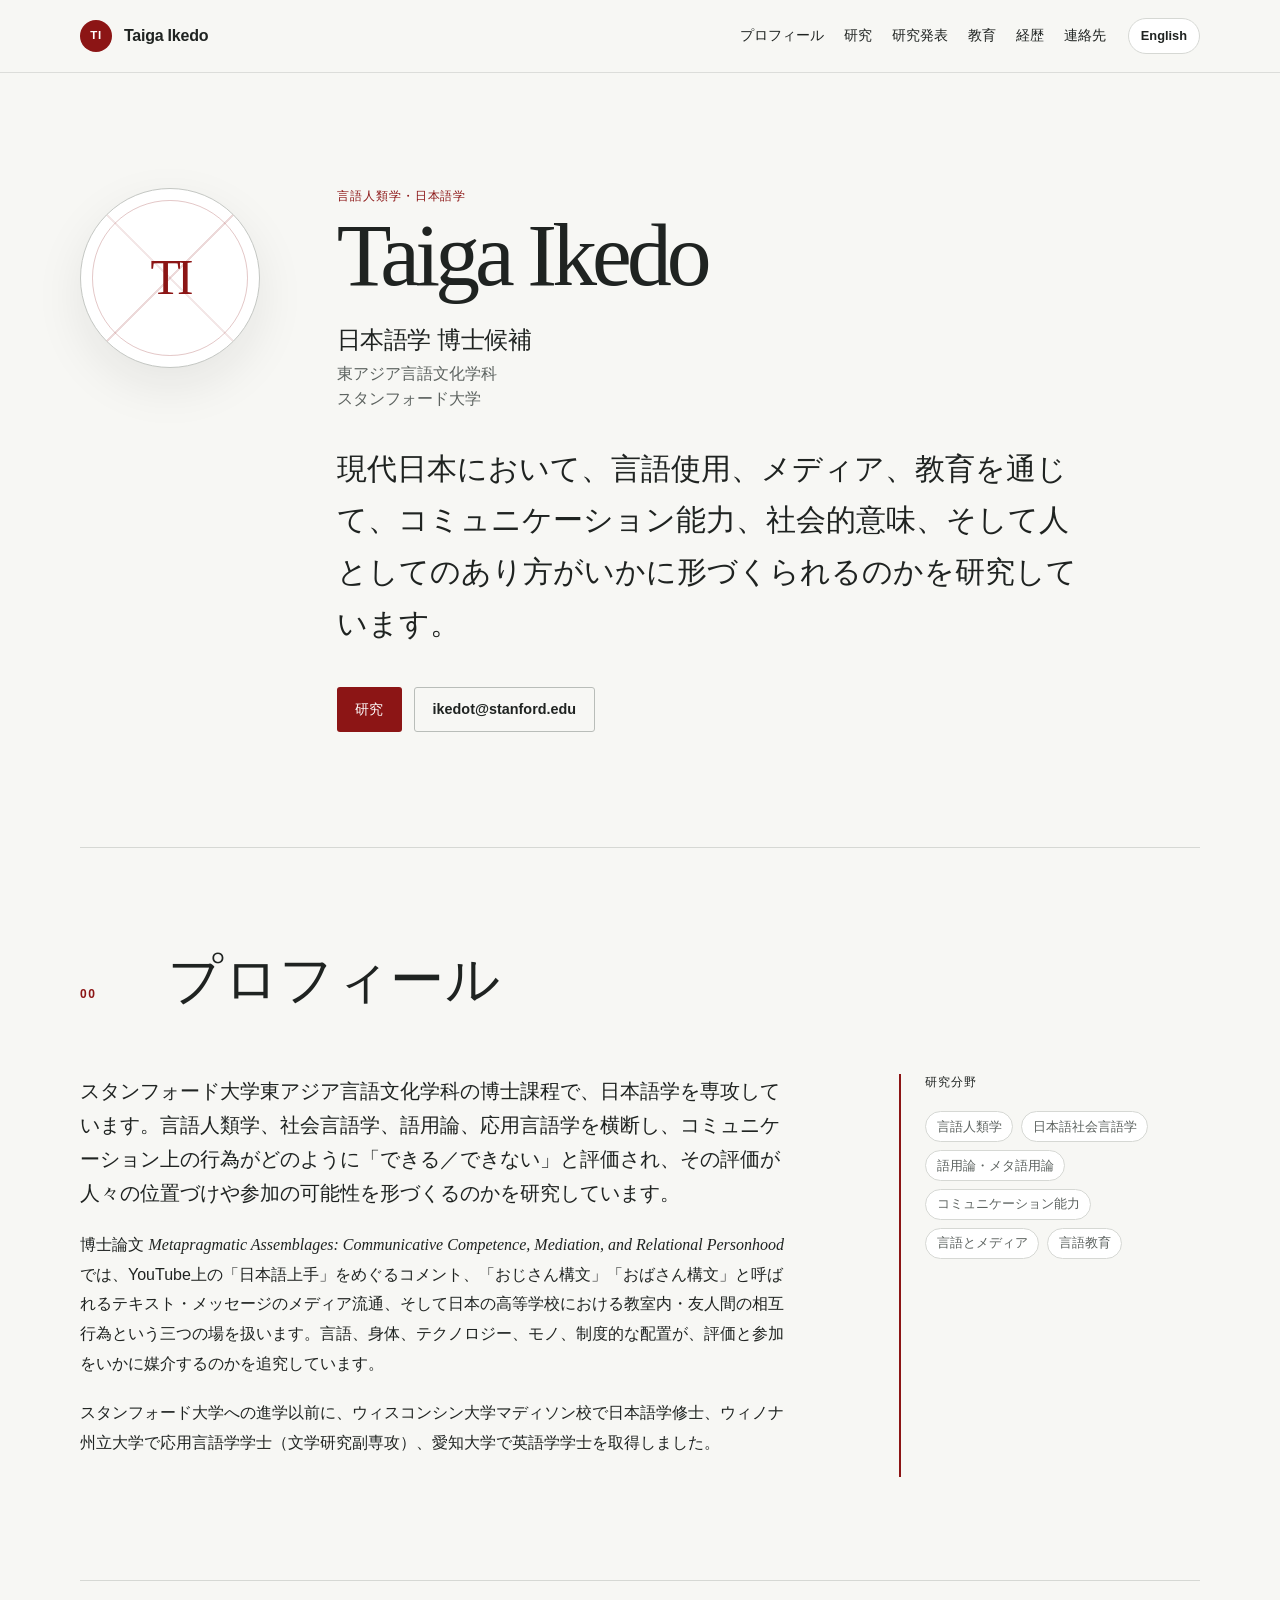
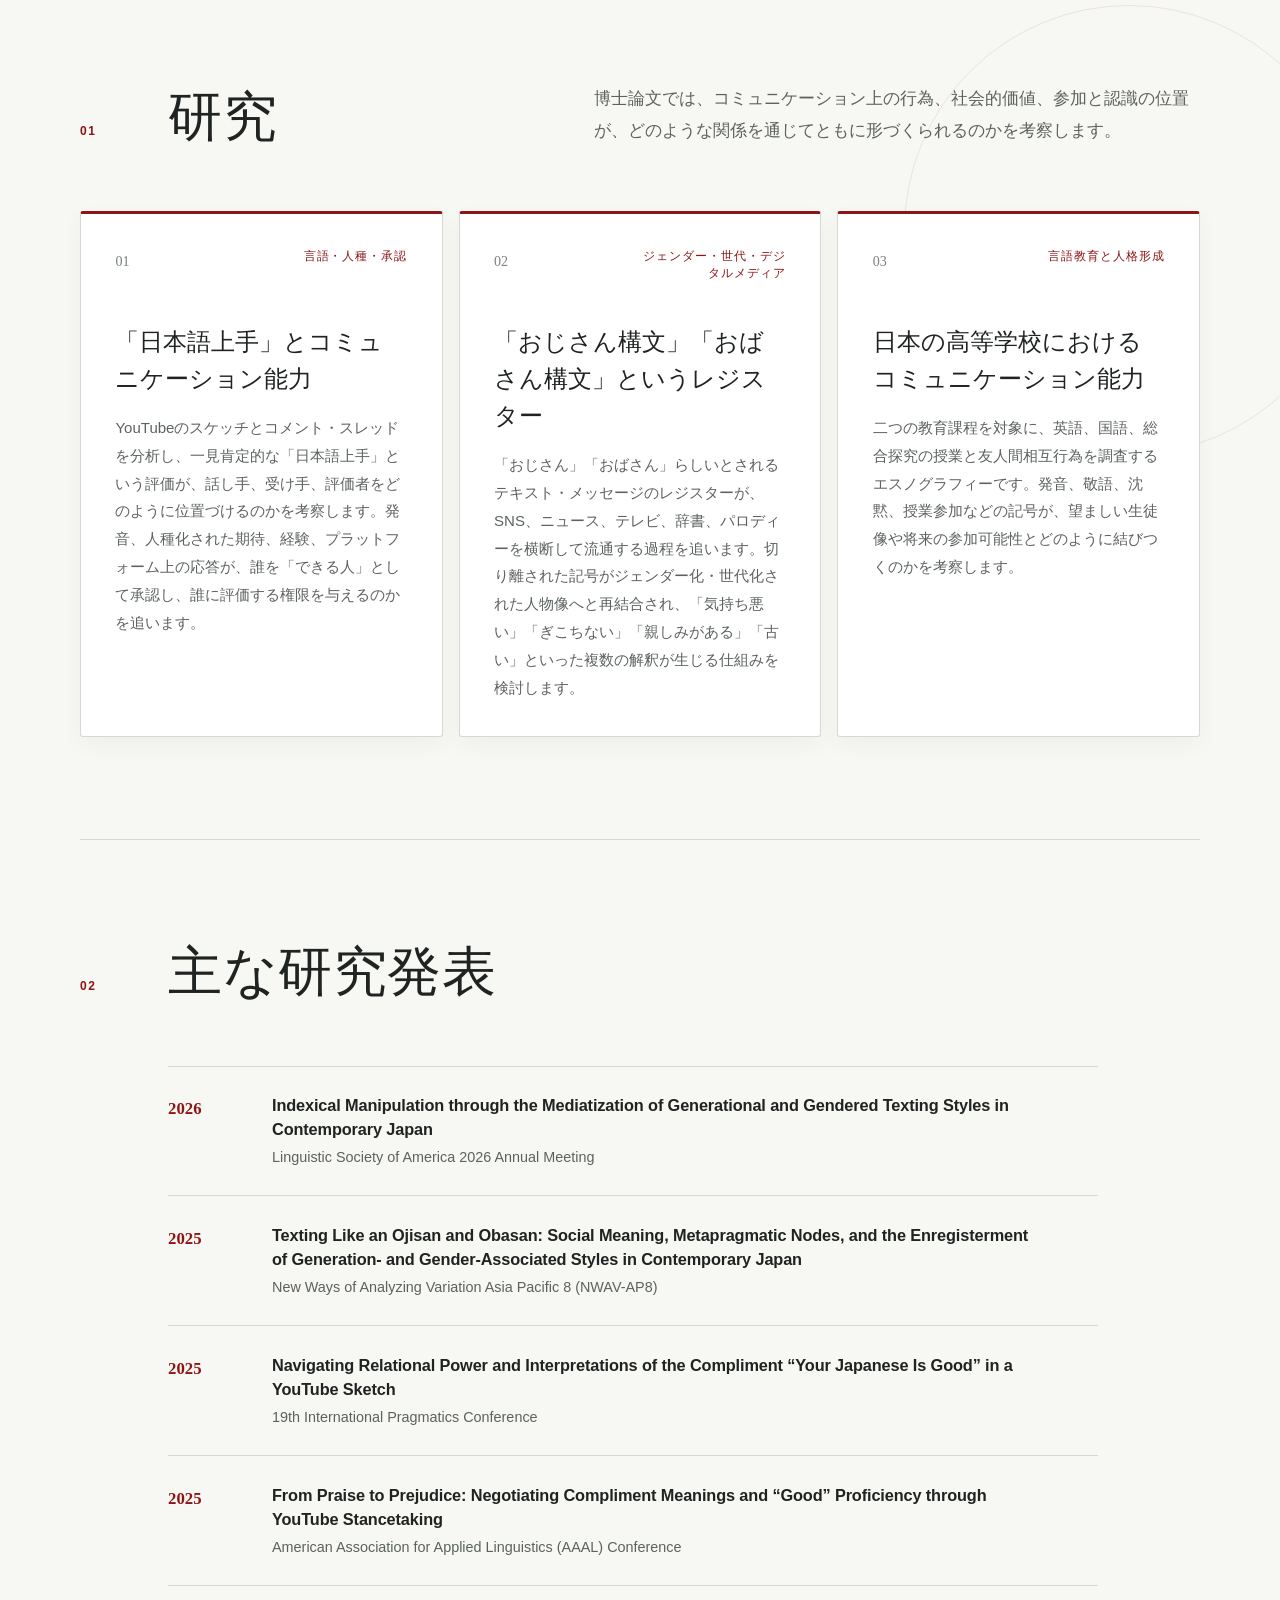
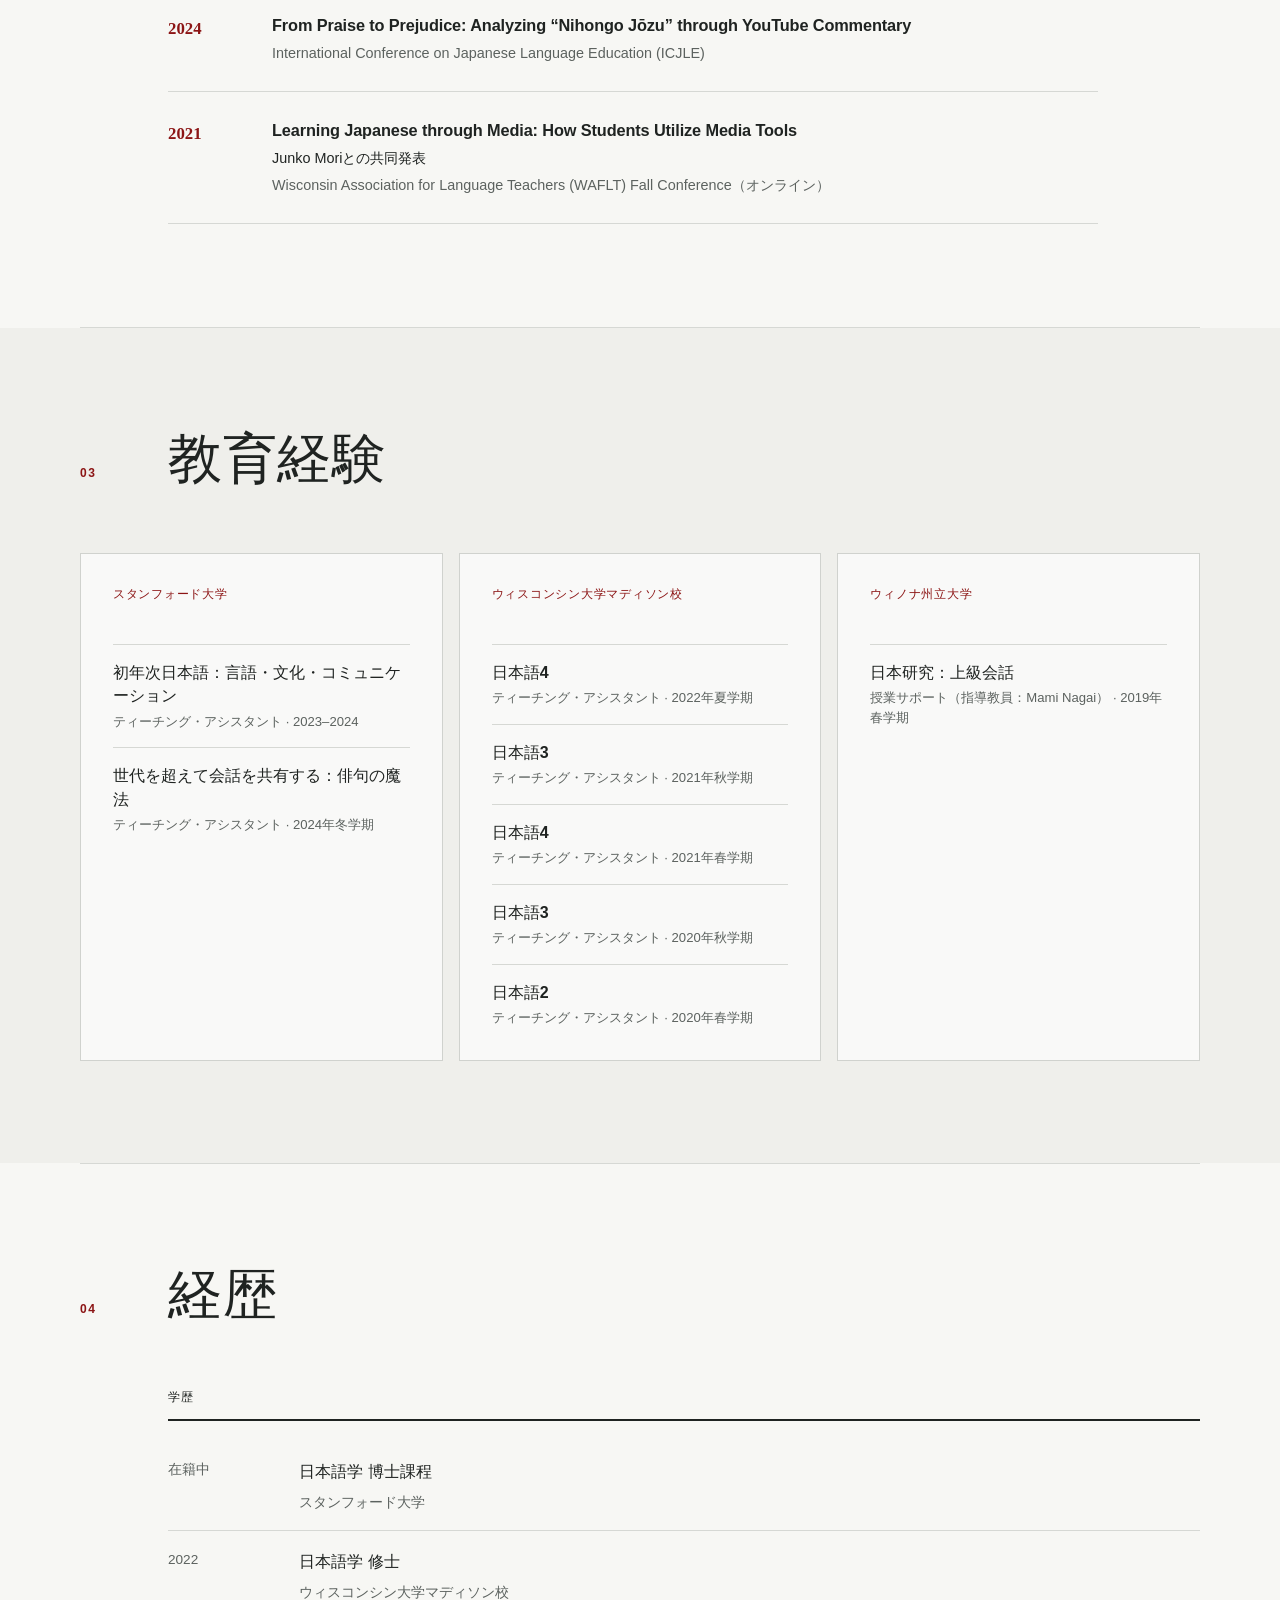
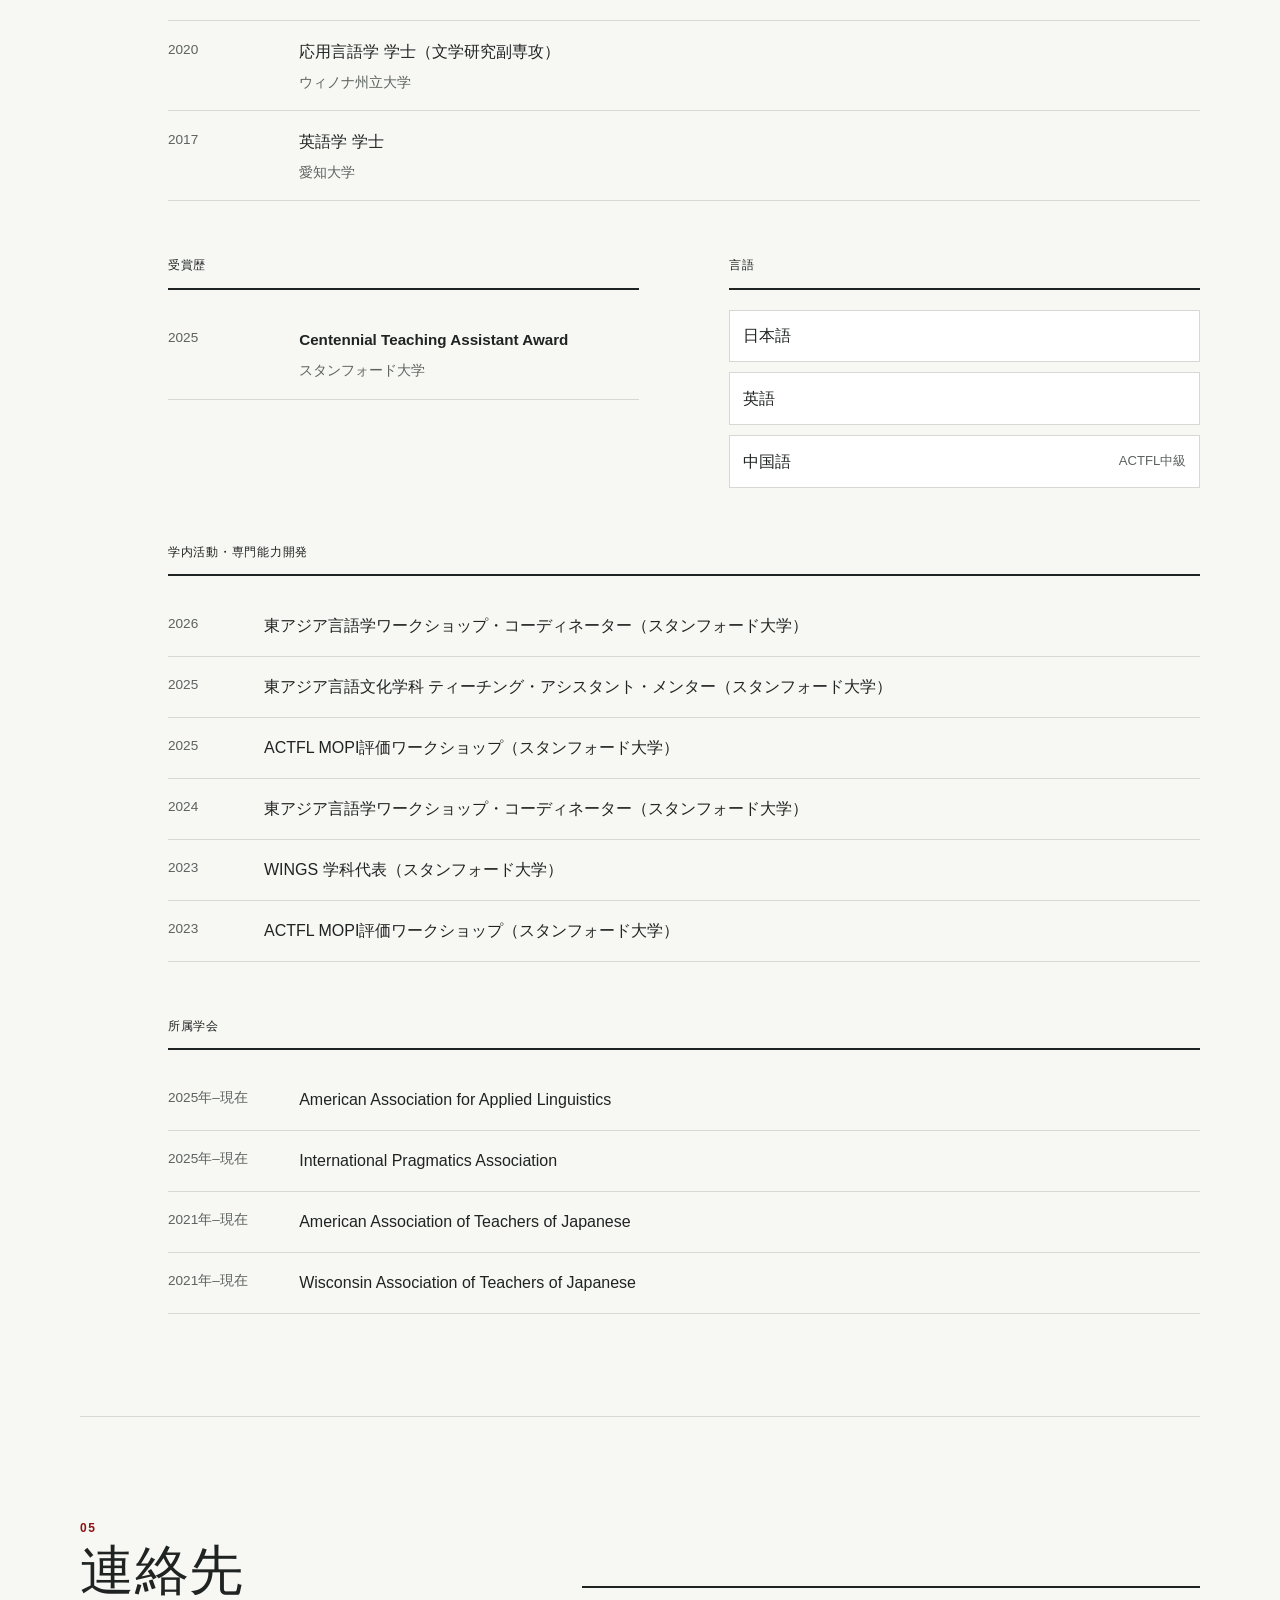
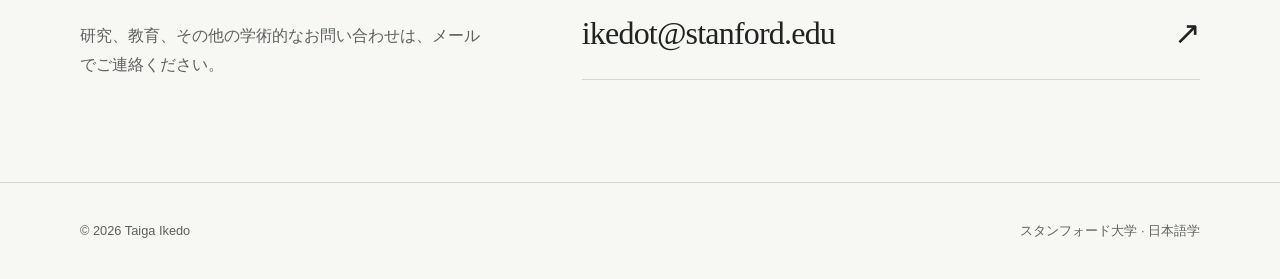
==== ja/index.html @ 8a5ef451 "Restore website folder structure" ====
<!doctype html><html lang=ja-JP><head><meta name=generator content="Hugo 0.147.0"><meta charset=utf-8><meta name=viewport content="width=device-width,initial-scale=1"><meta name=color-scheme content="light"><meta name=theme-color content="#8c1515"><title>Taiga Ikedo · 日本語学 博士候補</title>
<meta name=description content="スタンフォード大学で日本語学を専攻し、コミュニケーション能力、社会的意味、メディア、教育を研究するTaiga Ikedoのウェブサイトです。"><meta name=author content="Taiga Ikedo"><link rel=canonical href=https://taigaikedo.github.io/ja/><link rel=alternate hreflang=en-US href=https://taigaikedo.github.io/><link rel=alternate hreflang=ja-JP href=https://taigaikedo.github.io/ja/><link rel=alternate hreflang=x-default href=https://taigaikedo.github.io/><meta property="og:type" content="website"><meta property="og:title" content="Taiga Ikedo · 日本語学 博士候補"><meta property="og:description" content="スタンフォード大学で日本語学を専攻し、コミュニケーション能力、社会的意味、メディア、教育を研究するTaiga Ikedoのウェブサイトです。"><meta property="og:url" content="https://taigaikedo.github.io/ja/"><meta property="og:site_name" content="Taiga Ikedo"><meta name=twitter:card content="summary"><link rel=icon href=/favicon.svg type=image/svg+xml><link rel=stylesheet href=/css/style.min.f893322eadc87ca54d47da61db6344ef0b15d9fec313b198606bc83c87c4647f.css integrity="sha256-+JMyLq3IfKVNR9ph22NE7wsV2f7DE7GYYGvIPIfEZH8="><script type=application/ld+json>{"@context":"https://schema.org","@type":"Person","affiliation":{"@type":"CollegeOrUniversity","name":"Stanford University"},"email":"mailto:ikedot@stanford.edu","jobTitle":"日本語学 博士候補","knowsLanguage":["Japanese","English","Chinese"],"name":"Taiga Ikedo","url":"https://taigaikedo.github.io/ja/"}</script></head><body><a class=skip-link href=#main-content>本文へ移動</a><header class=site-header><nav class=nav-shell aria-label=主要ナビゲーション><a class=brand href=/ja/ aria-label="Taiga Ikedo · ホーム"><span class=brand-mark aria-hidden=true>TI</span>
<span class=brand-name>Taiga Ikedo</span></a><div class=nav-actions><div class=nav-links><a href=/ja/#about>プロフィール</a>
<a href=/ja/#research>研究</a>
<a href=/ja/#presentations>研究発表</a>
<a href=/ja/#teaching>教育</a>
<a href=/ja/#cv>経歴</a>
<a href=/ja/#contact>連絡先</a></div><a class=language-switch href=/ lang=en-US hreflang=en-US><span class=language-switch__short aria-hidden=true>EN</span>
<span class=language-switch__long>English</span></a></div></nav></header><main id=main-content><article><section class=hero aria-labelledby=page-title><div class=hero-grid><div class=portrait-monogram aria-hidden=true><span>TI</span></div><div class=hero-copy><p class=eyebrow>言語人類学・日本語学</p><h1 id=page-title>Taiga Ikedo</h1><p class=role>日本語学 博士候補</p><p class=affiliation>東アジア言語文化学科<br>スタンフォード大学</p><p class=tagline>現代日本において、言語使用、メディア、教育を通じて、コミュニケーション能力、社会的意味、そして人としてのあり方がいかに形づくられるのかを研究しています。</p><div class=hero-actions><a class="button button--primary" href=#research>研究</a>
<a class="button button--secondary" href=mailto:ikedot@stanford.edu>ikedot@stanford.edu</a></div></div></div></section><section class=section id=about aria-labelledby=about-heading><div class=section-heading><p class=section-index>00</p><h2 id=about-heading>プロフィール</h2></div><div class=about-grid><div class="prose prose--lead"><p>スタンフォード大学東アジア言語文化学科の博士課程で、日本語学を専攻しています。言語人類学、社会言語学、語用論、応用言語学を横断し、コミュニケーション上の行為がどのように「できる／できない」と評価され、その評価が人々の位置づけや参加の可能性を形づくるのかを研究しています。</p><p>博士論文 <em>Metapragmatic Assemblages: Communicative Competence, Mediation, and Relational Personhood</em> では、YouTube上の「日本語上手」をめぐるコメント、「おじさん構文」「おばさん構文」と呼ばれるテキスト・メッセージのメディア流通、そして日本の高等学校における教室内・友人間の相互行為という三つの場を扱います。言語、身体、テクノロジー、モノ、制度的な配置が、評価と参加をいかに媒介するのかを追究しています。</p><p>スタンフォード大学への進学以前に、ウィスコンシン大学マディソン校で日本語学修士、ウィノナ州立大学で応用言語学学士（文学研究副専攻）、愛知大学で英語学学士を取得しました。</p></div><aside class=interests aria-label=研究分野><h3>研究分野</h3><ul class=tag-list><li>言語人類学</li><li>日本語社会言語学</li><li>語用論・メタ語用論</li><li>コミュニケーション能力</li><li>言語とメディア</li><li>言語教育</li></ul></aside></div></section><section class="section section--research" id=research aria-labelledby=research-heading><div class="section-heading section-heading--with-intro"><div><p class=section-index>01</p><h2 id=research-heading>研究</h2></div><p>博士論文では、コミュニケーション上の行為、社会的価値、参加と認識の位置が、どのような関係を通じてともに形づくられるのかを考察します。</p></div><div class=project-grid><article class=project-card><div class=project-card__top><span class=project-number>01</span><p class=project-kicker>言語・人種・承認</p></div><h3>「日本語上手」とコミュニケーション能力</h3><p>YouTubeのスケッチとコメント・スレッドを分析し、一見肯定的な「日本語上手」という評価が、話し手、受け手、評価者をどのように位置づけるのかを考察します。発音、人種化された期待、経験、プラットフォーム上の応答が、誰を「できる人」として承認し、誰に評価する権限を与えるのかを追います。</p></article><article class=project-card><div class=project-card__top><span class=project-number>02</span><p class=project-kicker>ジェンダー・世代・デジタルメディア</p></div><h3>「おじさん構文」「おばさん構文」というレジスター</h3><p>「おじさん」「おばさん」らしいとされるテキスト・メッセージのレジスターが、SNS、ニュース、テレビ、辞書、パロディーを横断して流通する過程を追います。切り離された記号がジェンダー化・世代化された人物像へと再結合され、「気持ち悪い」「ぎこちない」「親しみがある」「古い」といった複数の解釈が生じる仕組みを検討します。</p></article><article class=project-card><div class=project-card__top><span class=project-number>03</span><p class=project-kicker>言語教育と人格形成</p></div><h3>日本の高等学校におけるコミュニケーション能力</h3><p>二つの教育課程を対象に、英語、国語、総合探究の授業と友人間相互行為を調査するエスノグラフィーです。発音、敬語、沈黙、授業参加などの記号が、望ましい生徒像や将来の参加可能性とどのように結びつくのかを考察します。</p></article></div></section><section class=section id=presentations aria-labelledby=presentations-heading><div class=section-heading><p class=section-index>02</p><h2 id=presentations-heading>主な研究発表</h2></div><ol class=timeline-list><li><time>2026</time><div><h3 lang=en>Indexical Manipulation through the Mediatization of Generational and Gendered Texting Styles in Contemporary Japan</h3><p class=venue lang=en>Linguistic Society of America 2026 Annual Meeting</p></div></li><li><time>2025</time><div><h3 lang=en>Texting Like an Ojisan and Obasan: Social Meaning, Metapragmatic Nodes, and the Enregisterment of Generation- and Gender-Associated Styles in Contemporary Japan</h3><p class=venue lang=en>New Ways of Analyzing Variation Asia Pacific 8 (NWAV-AP8)</p></div></li><li><time>2025</time><div><h3 lang=en>Navigating Relational Power and Interpretations of the Compliment “Your Japanese Is Good” in a YouTube Sketch</h3><p class=venue lang=en>19th International Pragmatics Conference</p></div></li><li><time>2025</time><div><h3 lang=en>From Praise to Prejudice: Negotiating Compliment Meanings and “Good” Proficiency through YouTube Stancetaking</h3><p class=venue lang=en>American Association for Applied Linguistics (AAAL) Conference</p></div></li><li><time>2024</time><div><h3 lang=en>From Praise to Prejudice: Analyzing “Nihongo Jōzu” through YouTube Commentary</h3><p class=venue lang=en>International Conference on Japanese Language Education (ICJLE)</p></div></li><li><time>2021</time><div><h3 lang=en>Learning Japanese through Media: How Students Utilize Media Tools</h3><p class=authors>Junko Moriとの共同発表</p><p class=venue lang=en>Wisconsin Association for Language Teachers (WAFLT) Fall Conference（オンライン）</p></div></li></ol></section><section class="section section--tinted" id=teaching aria-labelledby=teaching-heading><div class=section-heading><p class=section-index>03</p><h2 id=teaching-heading>教育経験</h2></div><div class=teaching-grid><section class=teaching-group><h3>スタンフォード大学</h3><ul><li><p class=course>初年次日本語：言語・文化・コミュニケーション</p><p class=course-meta>ティーチング・アシスタント · 2023–2024</p></li><li><p class=course>世代を超えて会話を共有する：俳句の魔法</p><p class=course-meta>ティーチング・アシスタント · 2024年冬学期</p></li></ul></section><section class=teaching-group><h3>ウィスコンシン大学マディソン校</h3><ul><li><p class=course>日本語4</p><p class=course-meta>ティーチング・アシスタント · 2022年夏学期</p></li><li><p class=course>日本語3</p><p class=course-meta>ティーチング・アシスタント · 2021年秋学期</p></li><li><p class=course>日本語4</p><p class=course-meta>ティーチング・アシスタント · 2021年春学期</p></li><li><p class=course>日本語3</p><p class=course-meta>ティーチング・アシスタント · 2020年秋学期</p></li><li><p class=course>日本語2</p><p class=course-meta>ティーチング・アシスタント · 2020年春学期</p></li></ul></section><section class=teaching-group><h3>ウィノナ州立大学</h3><ul><li><p class=course>日本研究：上級会話</p><p class=course-meta>授業サポート（指導教員：Mami Nagai） · 2019年春学期</p></li></ul></section></div></section><section class=section id=cv aria-labelledby=cv-heading><div class=section-heading><p class=section-index>04</p><h2 id=cv-heading>経歴</h2></div><div class=cv-grid><section class="cv-block cv-block--wide"><h3>学歴</h3><ol class=credential-list><li><time>在籍中</time><div><p class=credential>日本語学 博士課程</p><p>スタンフォード大学</p></div></li><li><time>2022</time><div><p class=credential>日本語学 修士</p><p>ウィスコンシン大学マディソン校</p></div></li><li><time>2020</time><div><p class=credential>応用言語学 学士（文学研究副専攻）</p><p>ウィノナ州立大学</p></div></li><li><time>2017</time><div><p class=credential>英語学 学士</p><p>愛知大学</p></div></li></ol></section><section class=cv-block><h3>受賞歴</h3><ul class=simple-list><li><span>2025</span><div><strong>Centennial Teaching Assistant Award</strong><small>スタンフォード大学</small></div></li></ul></section><section class=cv-block><h3>言語</h3><ul class=language-list><li><strong>日本語</strong></li><li><strong>英語</strong></li><li><strong>中国語</strong><span>ACTFL中級</span></li></ul></section><section class="cv-block cv-block--wide"><h3>学内活動・専門能力開発</h3><ul class="simple-list simple-list--service"><li><span>2026</span><p>東アジア言語学ワークショップ・コーディネーター（スタンフォード大学）</p></li><li><span>2025</span><p>東アジア言語文化学科 ティーチング・アシスタント・メンター（スタンフォード大学）</p></li><li><span>2025</span><p>ACTFL MOPI評価ワークショップ（スタンフォード大学）</p></li><li><span>2024</span><p>東アジア言語学ワークショップ・コーディネーター（スタンフォード大学）</p></li><li><span>2023</span><p>WINGS 学科代表（スタンフォード大学）</p></li><li><span>2023</span><p>ACTFL MOPI評価ワークショップ（スタンフォード大学）</p></li></ul></section><section class="cv-block cv-block--wide"><h3>所属学会</h3><ul class=membership-list><li><span>2025年–現在</span><p lang=en>American Association for Applied Linguistics</p></li><li><span>2025年–現在</span><p lang=en>International Pragmatics Association</p></li><li><span>2021年–現在</span><p lang=en>American Association of Teachers of Japanese</p></li><li><span>2021年–現在</span><p lang=en>Wisconsin Association of Teachers of Japanese</p></li></ul></section></div></section><section class=contact-section id=contact aria-labelledby=contact-heading><div><p class=section-index>05</p><h2 id=contact-heading>連絡先</h2><p>研究、教育、その他の学術的なお問い合わせは、メールでご連絡ください。</p></div><a class=contact-link href=mailto:ikedot@stanford.edu aria-label="Taiga Ikedoにメールを送る"><span>ikedot@stanford.edu</span>
<span aria-hidden=true>↗</span></a></section></article></main><footer class=site-footer><div class=footer-inner><p>© 2026 Taiga Ikedo</p><p>スタンフォード大学 · 日本語学</p></div></footer></body></html>
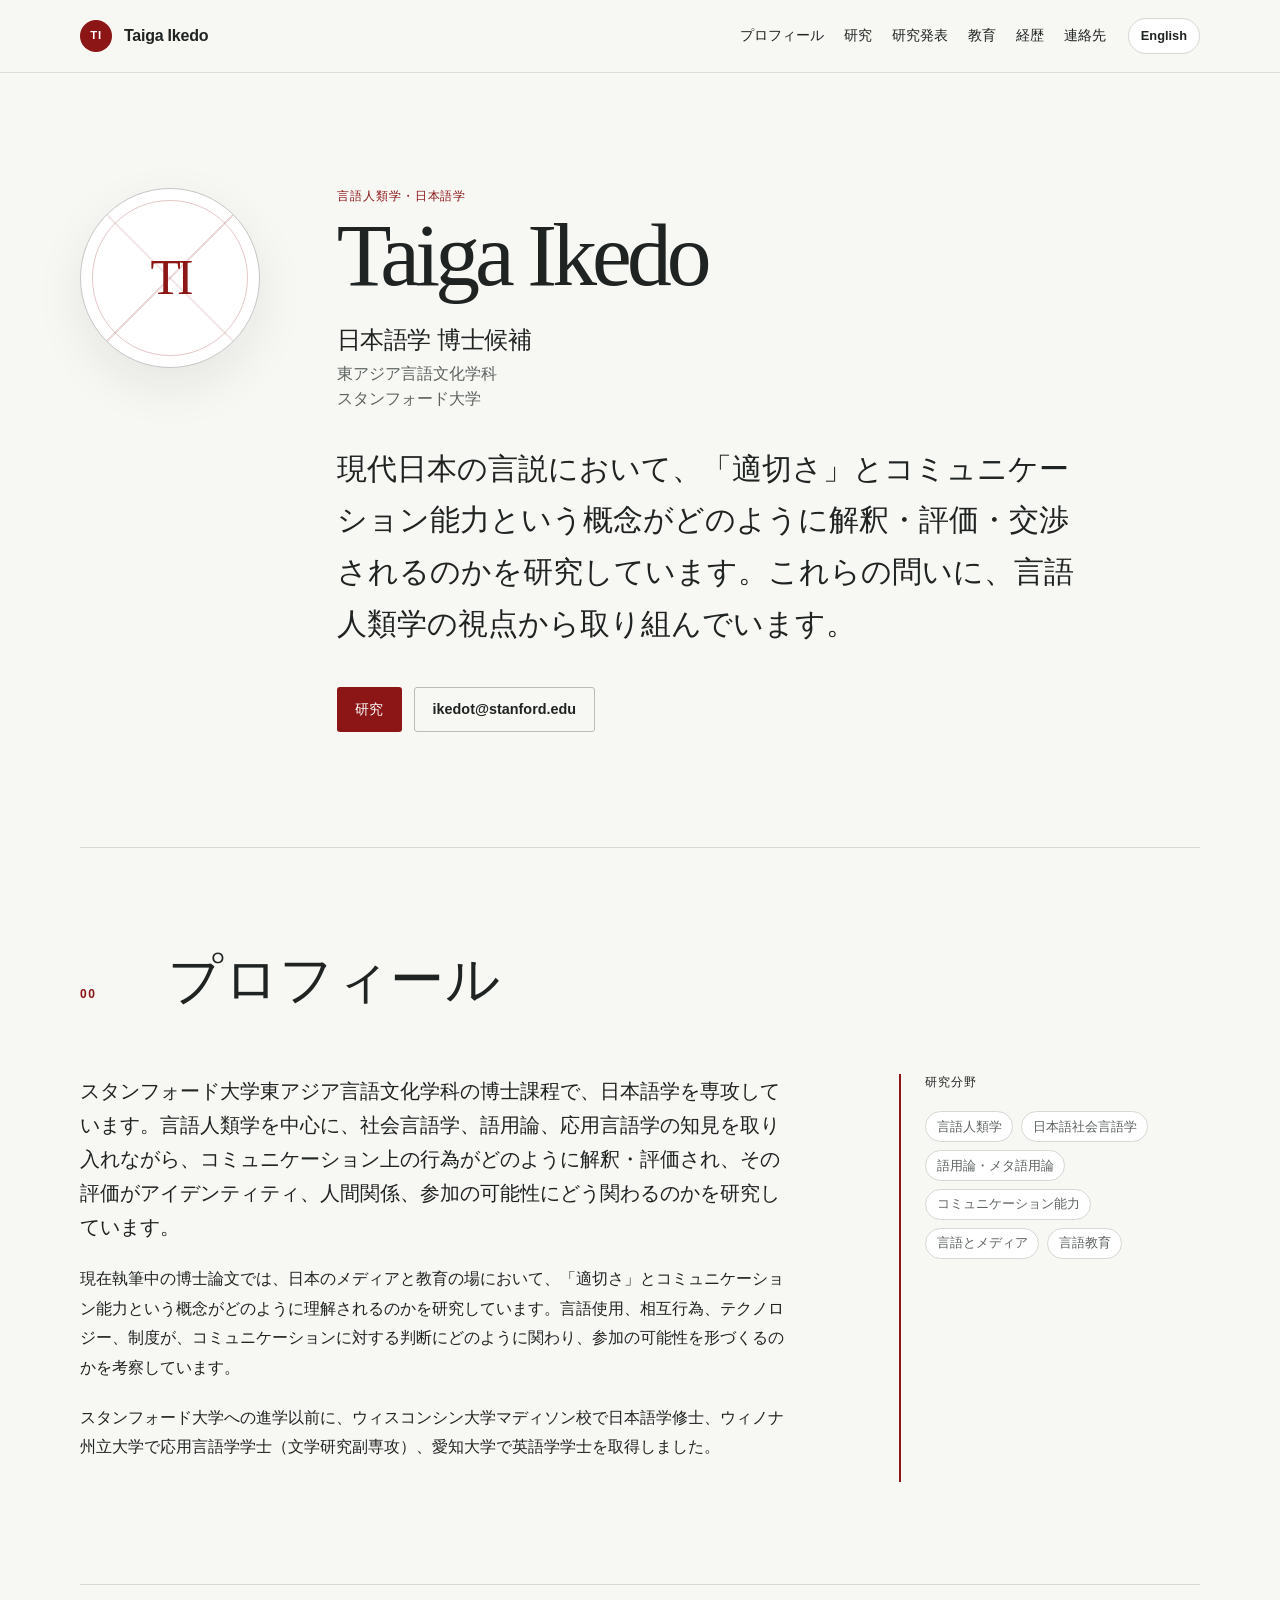
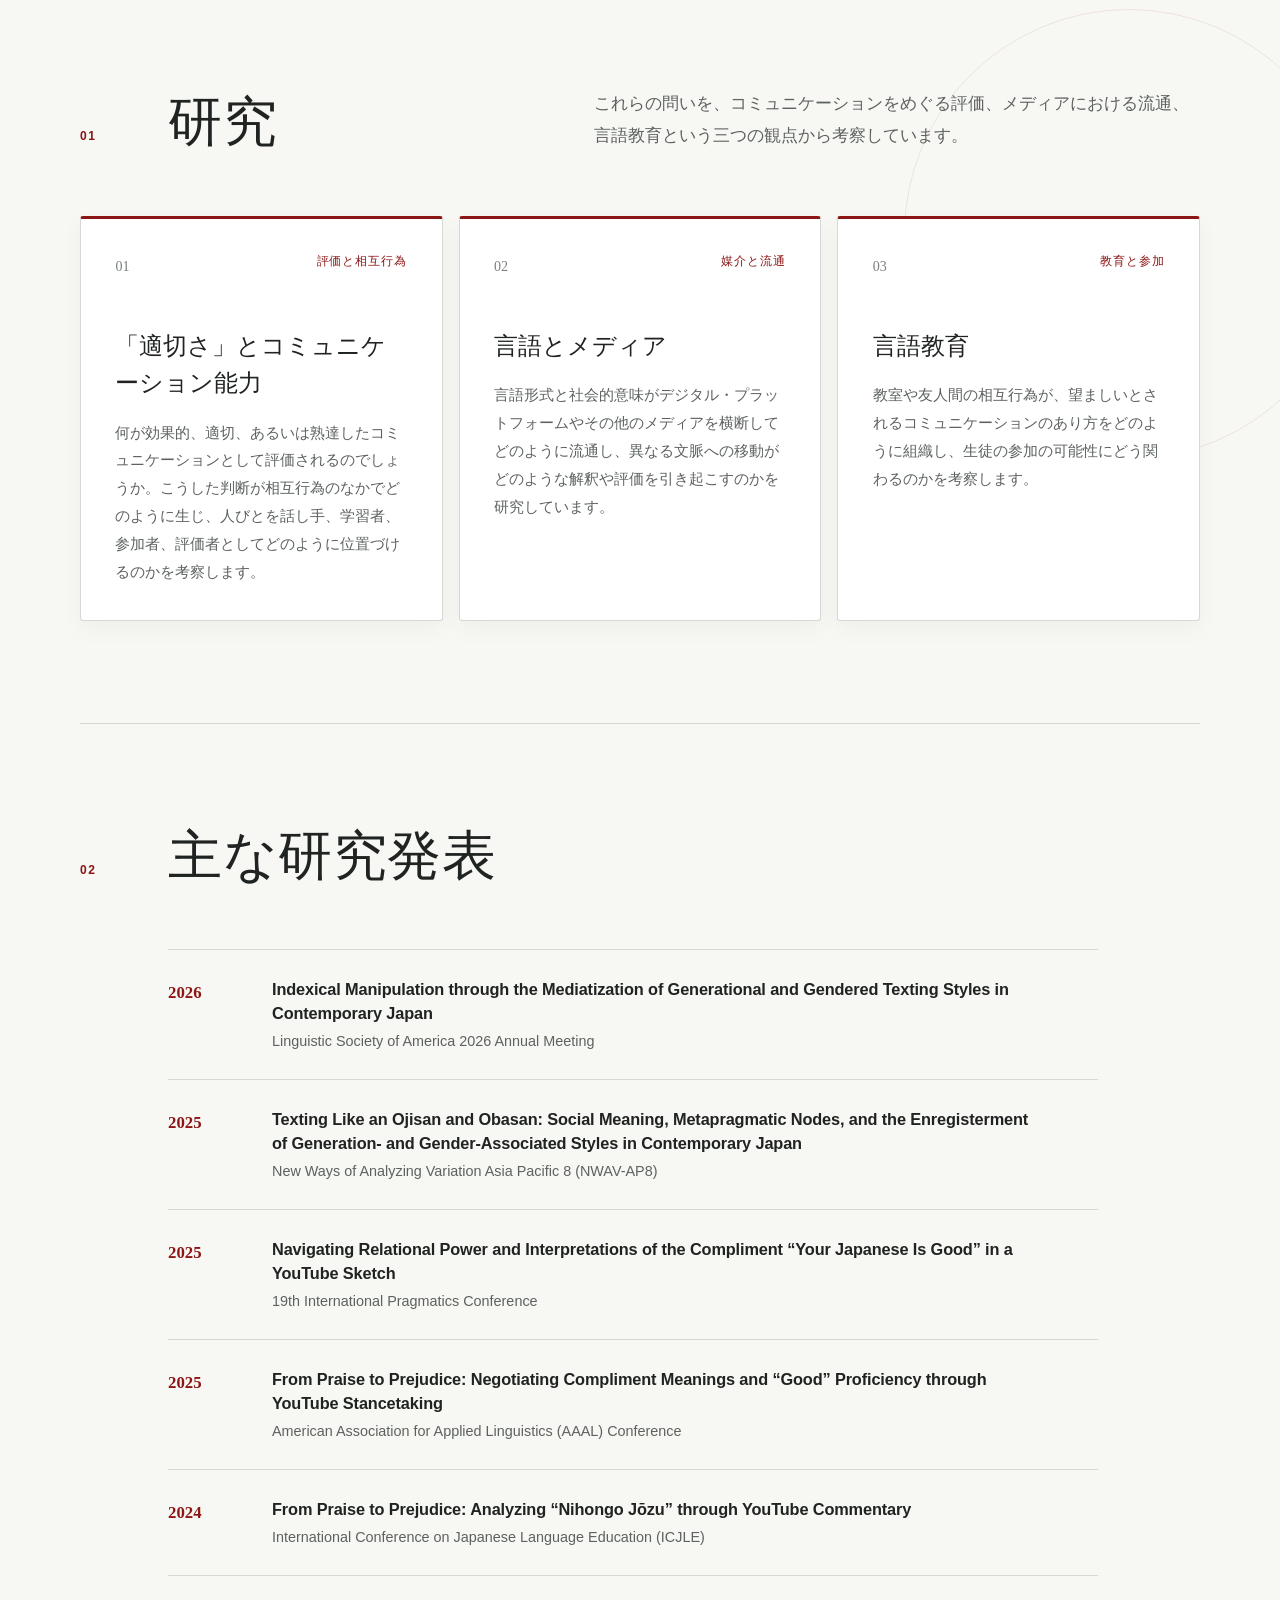
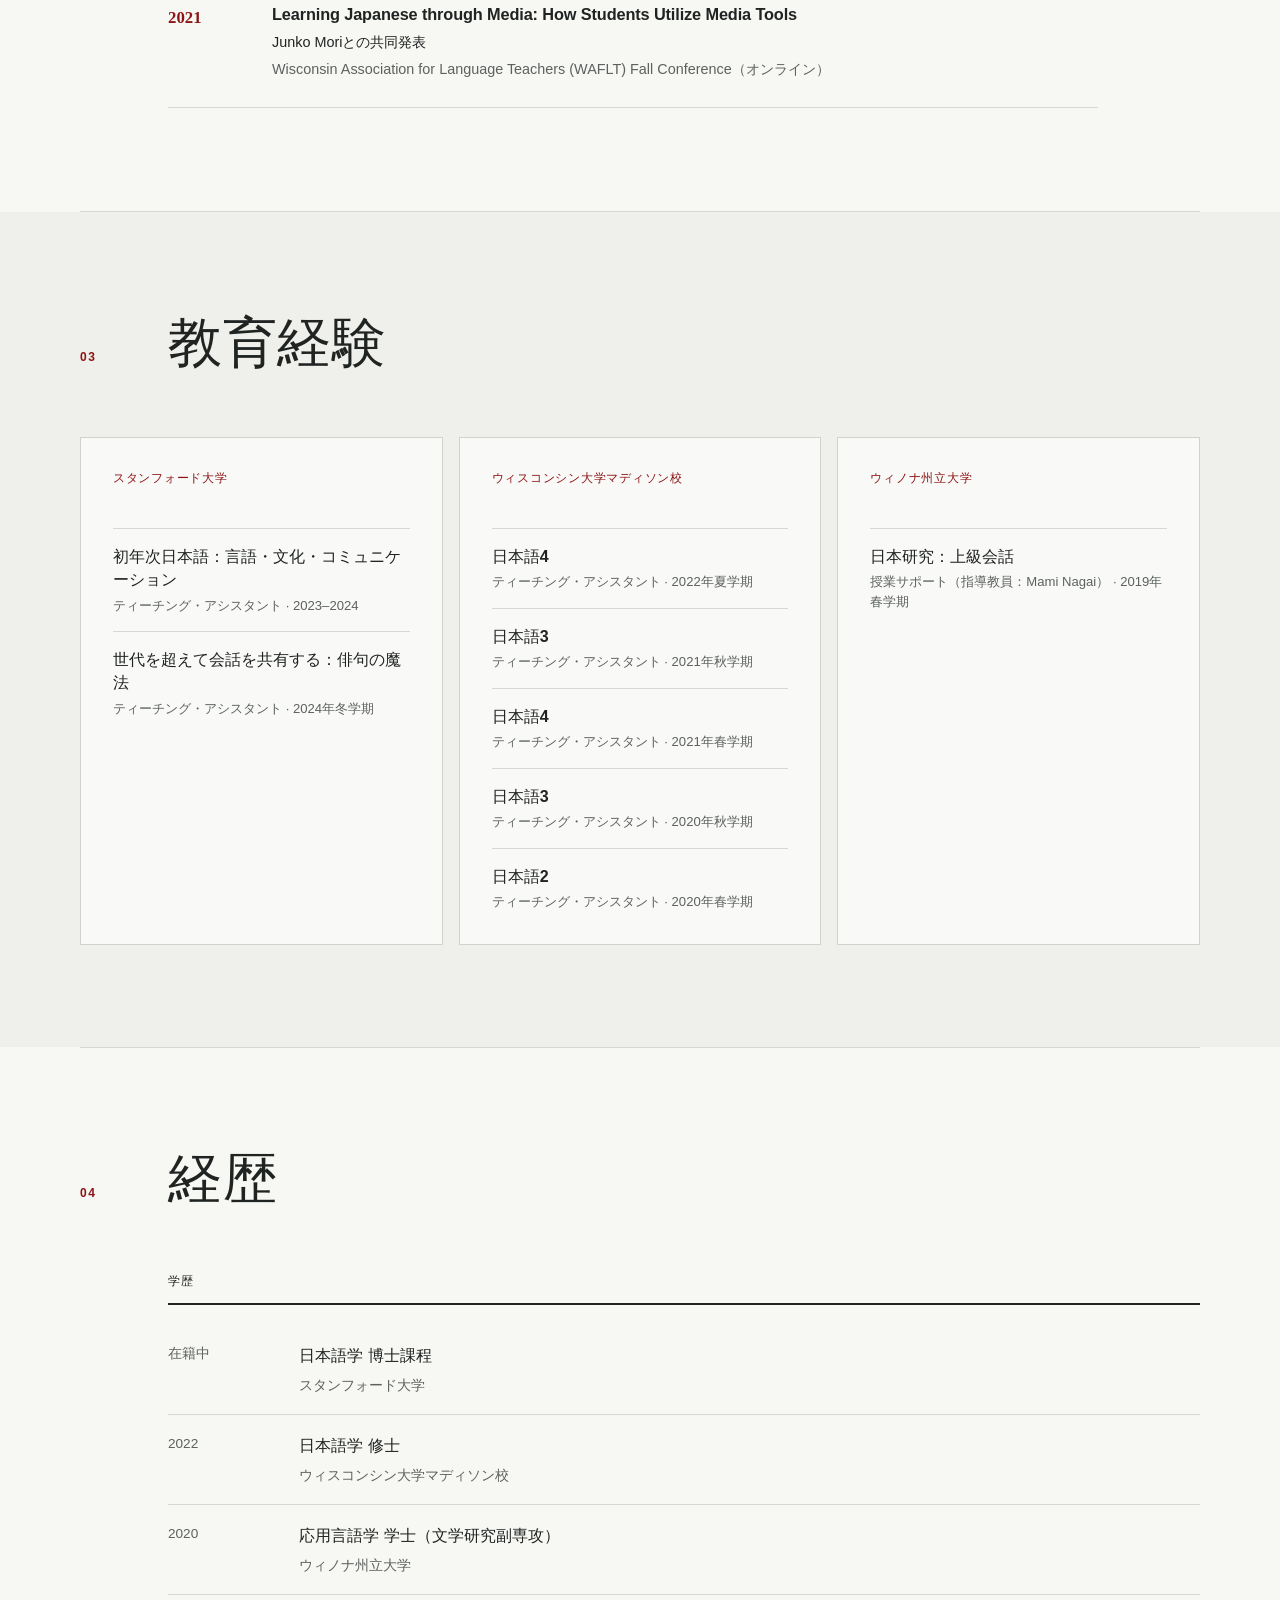
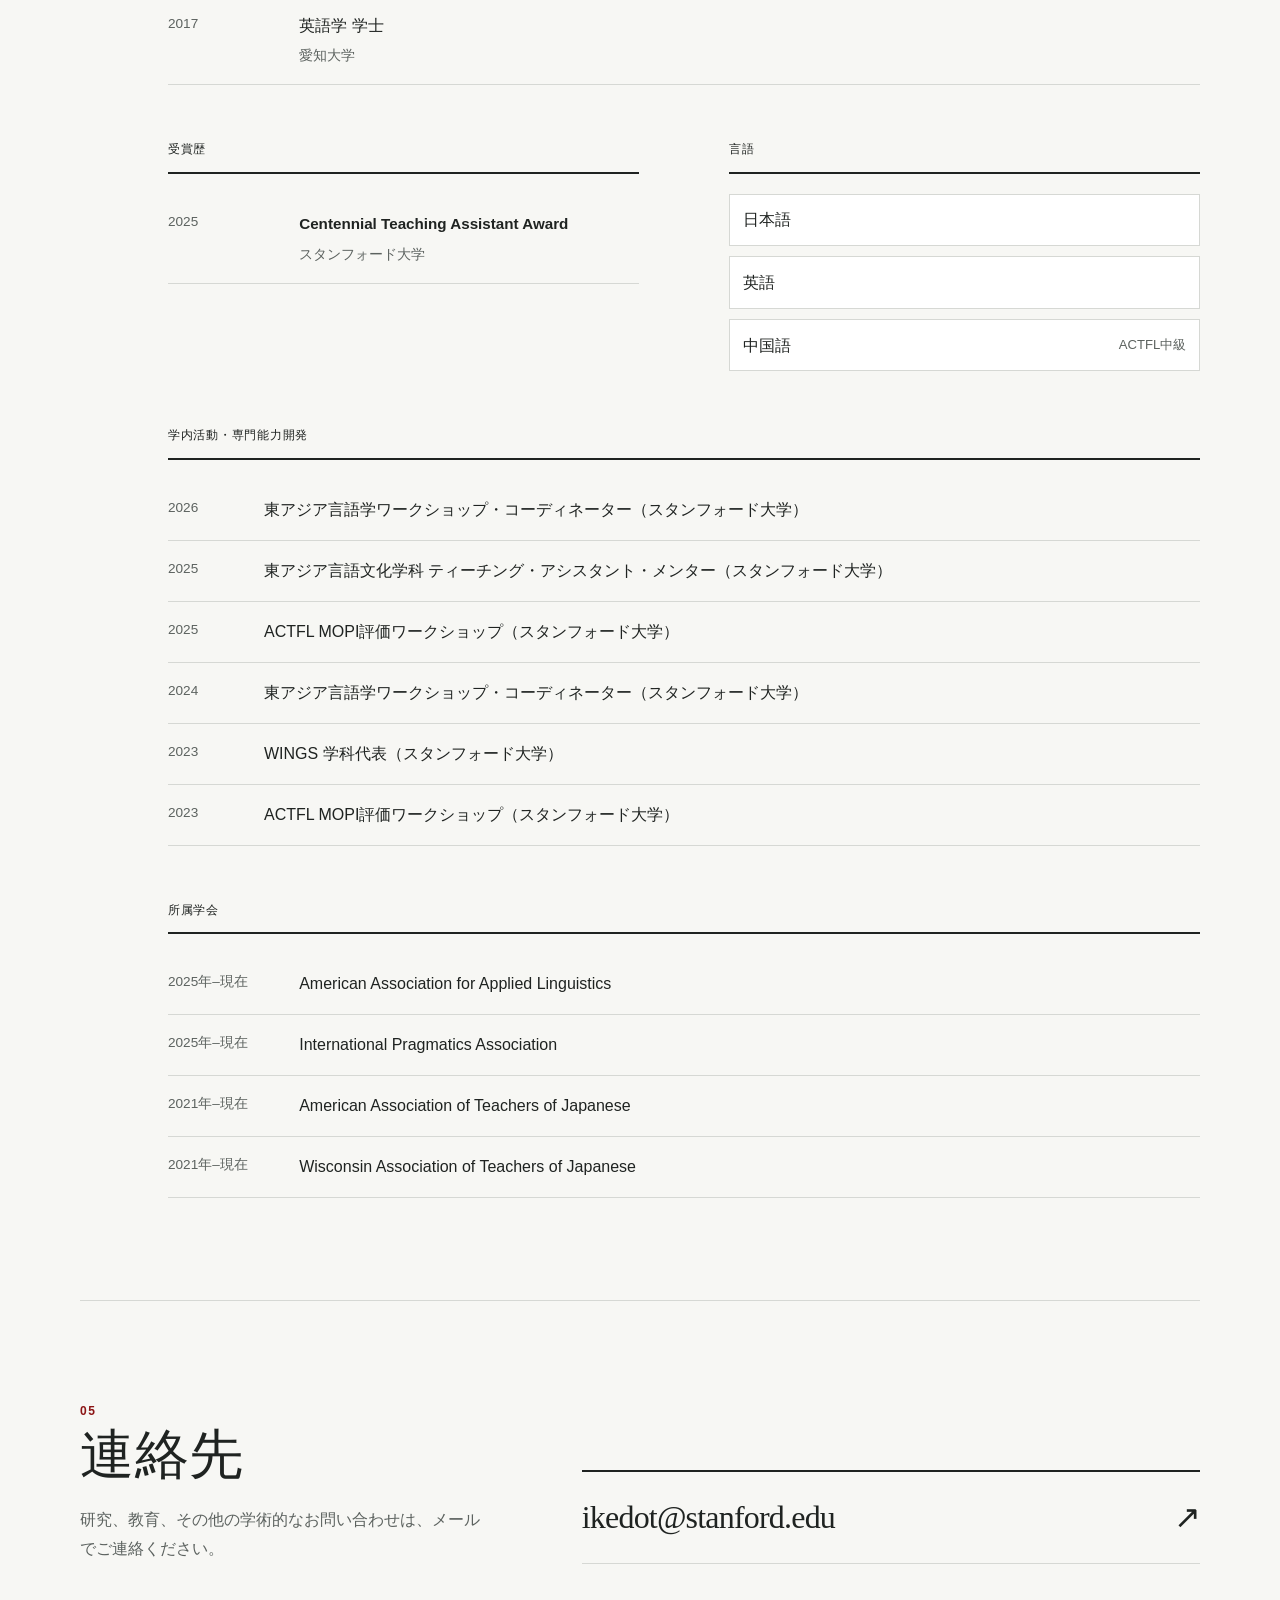
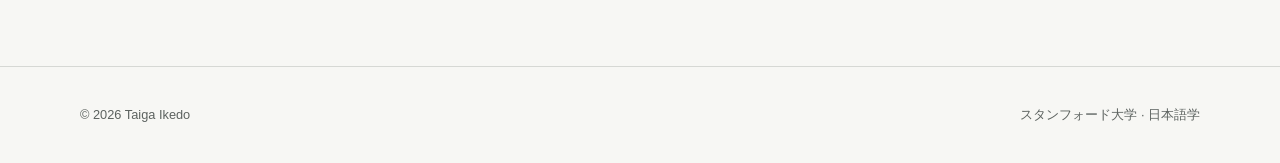
==== commit cd179a28: "Update live website wording" ====
--- a/ja/index.html
+++ b/ja/index.html
@@ -1,11 +1,11 @@
 <!doctype html><html lang=ja-JP><head><meta name=generator content="Hugo 0.147.0"><meta charset=utf-8><meta name=viewport content="width=device-width,initial-scale=1"><meta name=color-scheme content="light"><meta name=theme-color content="#8c1515"><title>Taiga Ikedo · 日本語学 博士候補</title>
-<meta name=description content="スタンフォード大学で日本語学を専攻し、コミュニケーション能力、社会的意味、メディア、教育を研究するTaiga Ikedoのウェブサイトです。"><meta name=author content="Taiga Ikedo"><link rel=canonical href=https://taigaikedo.github.io/ja/><link rel=alternate hreflang=en-US href=https://taigaikedo.github.io/><link rel=alternate hreflang=ja-JP href=https://taigaikedo.github.io/ja/><link rel=alternate hreflang=x-default href=https://taigaikedo.github.io/><meta property="og:type" content="website"><meta property="og:title" content="Taiga Ikedo · 日本語学 博士候補"><meta property="og:description" content="スタンフォード大学で日本語学を専攻し、コミュニケーション能力、社会的意味、メディア、教育を研究するTaiga Ikedoのウェブサイトです。"><meta property="og:url" content="https://taigaikedo.github.io/ja/"><meta property="og:site_name" content="Taiga Ikedo"><meta name=twitter:card content="summary"><link rel=icon href=/favicon.svg type=image/svg+xml><link rel=stylesheet href=/css/style.min.f893322eadc87ca54d47da61db6344ef0b15d9fec313b198606bc83c87c4647f.css integrity="sha256-+JMyLq3IfKVNR9ph22NE7wsV2f7DE7GYYGvIPIfEZH8="><script type=application/ld+json>{"@context":"https://schema.org","@type":"Person","affiliation":{"@type":"CollegeOrUniversity","name":"Stanford University"},"email":"mailto:ikedot@stanford.edu","jobTitle":"日本語学 博士候補","knowsLanguage":["Japanese","English","Chinese"],"name":"Taiga Ikedo","url":"https://taigaikedo.github.io/ja/"}</script></head><body><a class=skip-link href=#main-content>本文へ移動</a><header class=site-header><nav class=nav-shell aria-label=主要ナビゲーション><a class=brand href=/ja/ aria-label="Taiga Ikedo · ホーム"><span class=brand-mark aria-hidden=true>TI</span>
+<meta name=description content="スタンフォード大学日本語学博士課程で、言語人類学の視点から、現代日本の言説における「適切さ」とコミュニケーション能力を研究するTaiga Ikedoのウェブサイトです。"><meta name=author content="Taiga Ikedo"><link rel=canonical href=https://taigaikedo.github.io/ja/><link rel=alternate hreflang=en-US href=https://taigaikedo.github.io/><link rel=alternate hreflang=ja-JP href=https://taigaikedo.github.io/ja/><link rel=alternate hreflang=x-default href=https://taigaikedo.github.io/><meta property="og:type" content="website"><meta property="og:title" content="Taiga Ikedo · 日本語学 博士候補"><meta property="og:description" content="スタンフォード大学日本語学博士課程で、言語人類学の視点から、現代日本の言説における「適切さ」とコミュニケーション能力を研究するTaiga Ikedoのウェブサイトです。"><meta property="og:url" content="https://taigaikedo.github.io/ja/"><meta property="og:site_name" content="Taiga Ikedo"><meta name=twitter:card content="summary"><link rel=icon href=/favicon.svg type=image/svg+xml><link rel=stylesheet href=/css/style.min.f893322eadc87ca54d47da61db6344ef0b15d9fec313b198606bc83c87c4647f.css integrity="sha256-+JMyLq3IfKVNR9ph22NE7wsV2f7DE7GYYGvIPIfEZH8="><script type=application/ld+json>{"@context":"https://schema.org","@type":"Person","affiliation":{"@type":"CollegeOrUniversity","name":"Stanford University"},"email":"mailto:ikedot@stanford.edu","jobTitle":"日本語学 博士候補","knowsLanguage":["Japanese","English","Chinese"],"name":"Taiga Ikedo","url":"https://taigaikedo.github.io/ja/"}</script></head><body><a class=skip-link href=#main-content>本文へ移動</a><header class=site-header><nav class=nav-shell aria-label=主要ナビゲーション><a class=brand href=/ja/ aria-label="Taiga Ikedo · ホーム"><span class=brand-mark aria-hidden=true>TI</span>
 <span class=brand-name>Taiga Ikedo</span></a><div class=nav-actions><div class=nav-links><a href=/ja/#about>プロフィール</a>
 <a href=/ja/#research>研究</a>
 <a href=/ja/#presentations>研究発表</a>
 <a href=/ja/#teaching>教育</a>
 <a href=/ja/#cv>経歴</a>
 <a href=/ja/#contact>連絡先</a></div><a class=language-switch href=/ lang=en-US hreflang=en-US><span class=language-switch__short aria-hidden=true>EN</span>
-<span class=language-switch__long>English</span></a></div></nav></header><main id=main-content><article><section class=hero aria-labelledby=page-title><div class=hero-grid><div class=portrait-monogram aria-hidden=true><span>TI</span></div><div class=hero-copy><p class=eyebrow>言語人類学・日本語学</p><h1 id=page-title>Taiga Ikedo</h1><p class=role>日本語学 博士候補</p><p class=affiliation>東アジア言語文化学科<br>スタンフォード大学</p><p class=tagline>現代日本において、言語使用、メディア、教育を通じて、コミュニケーション能力、社会的意味、そして人としてのあり方がいかに形づくられるのかを研究しています。</p><div class=hero-actions><a class="button button--primary" href=#research>研究</a>
-<a class="button button--secondary" href=mailto:ikedot@stanford.edu>ikedot@stanford.edu</a></div></div></div></section><section class=section id=about aria-labelledby=about-heading><div class=section-heading><p class=section-index>00</p><h2 id=about-heading>プロフィール</h2></div><div class=about-grid><div class="prose prose--lead"><p>スタンフォード大学東アジア言語文化学科の博士課程で、日本語学を専攻しています。言語人類学、社会言語学、語用論、応用言語学を横断し、コミュニケーション上の行為がどのように「できる／できない」と評価され、その評価が人々の位置づけや参加の可能性を形づくるのかを研究しています。</p><p>博士論文 <em>Metapragmatic Assemblages: Communicative Competence, Mediation, and Relational Personhood</em> では、YouTube上の「日本語上手」をめぐるコメント、「おじさん構文」「おばさん構文」と呼ばれるテキスト・メッセージのメディア流通、そして日本の高等学校における教室内・友人間の相互行為という三つの場を扱います。言語、身体、テクノロジー、モノ、制度的な配置が、評価と参加をいかに媒介するのかを追究しています。</p><p>スタンフォード大学への進学以前に、ウィスコンシン大学マディソン校で日本語学修士、ウィノナ州立大学で応用言語学学士（文学研究副専攻）、愛知大学で英語学学士を取得しました。</p></div><aside class=interests aria-label=研究分野><h3>研究分野</h3><ul class=tag-list><li>言語人類学</li><li>日本語社会言語学</li><li>語用論・メタ語用論</li><li>コミュニケーション能力</li><li>言語とメディア</li><li>言語教育</li></ul></aside></div></section><section class="section section--research" id=research aria-labelledby=research-heading><div class="section-heading section-heading--with-intro"><div><p class=section-index>01</p><h2 id=research-heading>研究</h2></div><p>博士論文では、コミュニケーション上の行為、社会的価値、参加と認識の位置が、どのような関係を通じてともに形づくられるのかを考察します。</p></div><div class=project-grid><article class=project-card><div class=project-card__top><span class=project-number>01</span><p class=project-kicker>言語・人種・承認</p></div><h3>「日本語上手」とコミュニケーション能力</h3><p>YouTubeのスケッチとコメント・スレッドを分析し、一見肯定的な「日本語上手」という評価が、話し手、受け手、評価者をどのように位置づけるのかを考察します。発音、人種化された期待、経験、プラットフォーム上の応答が、誰を「できる人」として承認し、誰に評価する権限を与えるのかを追います。</p></article><article class=project-card><div class=project-card__top><span class=project-number>02</span><p class=project-kicker>ジェンダー・世代・デジタルメディア</p></div><h3>「おじさん構文」「おばさん構文」というレジスター</h3><p>「おじさん」「おばさん」らしいとされるテキスト・メッセージのレジスターが、SNS、ニュース、テレビ、辞書、パロディーを横断して流通する過程を追います。切り離された記号がジェンダー化・世代化された人物像へと再結合され、「気持ち悪い」「ぎこちない」「親しみがある」「古い」といった複数の解釈が生じる仕組みを検討します。</p></article><article class=project-card><div class=project-card__top><span class=project-number>03</span><p class=project-kicker>言語教育と人格形成</p></div><h3>日本の高等学校におけるコミュニケーション能力</h3><p>二つの教育課程を対象に、英語、国語、総合探究の授業と友人間相互行為を調査するエスノグラフィーです。発音、敬語、沈黙、授業参加などの記号が、望ましい生徒像や将来の参加可能性とどのように結びつくのかを考察します。</p></article></div></section><section class=section id=presentations aria-labelledby=presentations-heading><div class=section-heading><p class=section-index>02</p><h2 id=presentations-heading>主な研究発表</h2></div><ol class=timeline-list><li><time>2026</time><div><h3 lang=en>Indexical Manipulation through the Mediatization of Generational and Gendered Texting Styles in Contemporary Japan</h3><p class=venue lang=en>Linguistic Society of America 2026 Annual Meeting</p></div></li><li><time>2025</time><div><h3 lang=en>Texting Like an Ojisan and Obasan: Social Meaning, Metapragmatic Nodes, and the Enregisterment of Generation- and Gender-Associated Styles in Contemporary Japan</h3><p class=venue lang=en>New Ways of Analyzing Variation Asia Pacific 8 (NWAV-AP8)</p></div></li><li><time>2025</time><div><h3 lang=en>Navigating Relational Power and Interpretations of the Compliment “Your Japanese Is Good” in a YouTube Sketch</h3><p class=venue lang=en>19th International Pragmatics Conference</p></div></li><li><time>2025</time><div><h3 lang=en>From Praise to Prejudice: Negotiating Compliment Meanings and “Good” Proficiency through YouTube Stancetaking</h3><p class=venue lang=en>American Association for Applied Linguistics (AAAL) Conference</p></div></li><li><time>2024</time><div><h3 lang=en>From Praise to Prejudice: Analyzing “Nihongo Jōzu” through YouTube Commentary</h3><p class=venue lang=en>International Conference on Japanese Language Education (ICJLE)</p></div></li><li><time>2021</time><div><h3 lang=en>Learning Japanese through Media: How Students Utilize Media Tools</h3><p class=authors>Junko Moriとの共同発表</p><p class=venue lang=en>Wisconsin Association for Language Teachers (WAFLT) Fall Conference（オンライン）</p></div></li></ol></section><section class="section section--tinted" id=teaching aria-labelledby=teaching-heading><div class=section-heading><p class=section-index>03</p><h2 id=teaching-heading>教育経験</h2></div><div class=teaching-grid><section class=teaching-group><h3>スタンフォード大学</h3><ul><li><p class=course>初年次日本語：言語・文化・コミュニケーション</p><p class=course-meta>ティーチング・アシスタント · 2023–2024</p></li><li><p class=course>世代を超えて会話を共有する：俳句の魔法</p><p class=course-meta>ティーチング・アシスタント · 2024年冬学期</p></li></ul></section><section class=teaching-group><h3>ウィスコンシン大学マディソン校</h3><ul><li><p class=course>日本語4</p><p class=course-meta>ティーチング・アシスタント · 2022年夏学期</p></li><li><p class=course>日本語3</p><p class=course-meta>ティーチング・アシスタント · 2021年秋学期</p></li><li><p class=course>日本語4</p><p class=course-meta>ティーチング・アシスタント · 2021年春学期</p></li><li><p class=course>日本語3</p><p class=course-meta>ティーチング・アシスタント · 2020年秋学期</p></li><li><p class=course>日本語2</p><p class=course-meta>ティーチング・アシスタント · 2020年春学期</p></li></ul></section><section class=teaching-group><h3>ウィノナ州立大学</h3><ul><li><p class=course>日本研究：上級会話</p><p class=course-meta>授業サポート（指導教員：Mami Nagai） · 2019年春学期</p></li></ul></section></div></section><section class=section id=cv aria-labelledby=cv-heading><div class=section-heading><p class=section-index>04</p><h2 id=cv-heading>経歴</h2></div><div class=cv-grid><section class="cv-block cv-block--wide"><h3>学歴</h3><ol class=credential-list><li><time>在籍中</time><div><p class=credential>日本語学 博士課程</p><p>スタンフォード大学</p></div></li><li><time>2022</time><div><p class=credential>日本語学 修士</p><p>ウィスコンシン大学マディソン校</p></div></li><li><time>2020</time><div><p class=credential>応用言語学 学士（文学研究副専攻）</p><p>ウィノナ州立大学</p></div></li><li><time>2017</time><div><p class=credential>英語学 学士</p><p>愛知大学</p></div></li></ol></section><section class=cv-block><h3>受賞歴</h3><ul class=simple-list><li><span>2025</span><div><strong>Centennial Teaching Assistant Award</strong><small>スタンフォード大学</small></div></li></ul></section><section class=cv-block><h3>言語</h3><ul class=language-list><li><strong>日本語</strong></li><li><strong>英語</strong></li><li><strong>中国語</strong><span>ACTFL中級</span></li></ul></section><section class="cv-block cv-block--wide"><h3>学内活動・専門能力開発</h3><ul class="simple-list simple-list--service"><li><span>2026</span><p>東アジア言語学ワークショップ・コーディネーター（スタンフォード大学）</p></li><li><span>2025</span><p>東アジア言語文化学科 ティーチング・アシスタント・メンター（スタンフォード大学）</p></li><li><span>2025</span><p>ACTFL MOPI評価ワークショップ（スタンフォード大学）</p></li><li><span>2024</span><p>東アジア言語学ワークショップ・コーディネーター（スタンフォード大学）</p></li><li><span>2023</span><p>WINGS 学科代表（スタンフォード大学）</p></li><li><span>2023</span><p>ACTFL MOPI評価ワークショップ（スタンフォード大学）</p></li></ul></section><section class="cv-block cv-block--wide"><h3>所属学会</h3><ul class=membership-list><li><span>2025年–現在</span><p lang=en>American Association for Applied Linguistics</p></li><li><span>2025年–現在</span><p lang=en>International Pragmatics Association</p></li><li><span>2021年–現在</span><p lang=en>American Association of Teachers of Japanese</p></li><li><span>2021年–現在</span><p lang=en>Wisconsin Association of Teachers of Japanese</p></li></ul></section></div></section><section class=contact-section id=contact aria-labelledby=contact-heading><div><p class=section-index>05</p><h2 id=contact-heading>連絡先</h2><p>研究、教育、その他の学術的なお問い合わせは、メールでご連絡ください。</p></div><a class=contact-link href=mailto:ikedot@stanford.edu aria-label="Taiga Ikedoにメールを送る"><span>ikedot@stanford.edu</span>
+<span class=language-switch__long>English</span></a></div></nav></header><main id=main-content><article><section class=hero aria-labelledby=page-title><div class=hero-grid><div class=portrait-monogram aria-hidden=true><span>TI</span></div><div class=hero-copy><p class=eyebrow>言語人類学・日本語学</p><h1 id=page-title>Taiga Ikedo</h1><p class=role>日本語学 博士候補</p><p class=affiliation>東アジア言語文化学科<br>スタンフォード大学</p><p class=tagline>現代日本の言説において、「適切さ」とコミュニケーション能力という概念がどのように解釈・評価・交渉されるのかを研究しています。これらの問いに、言語人類学の視点から取り組んでいます。</p><div class=hero-actions><a class="button button--primary" href=#research>研究</a>
+<a class="button button--secondary" href=mailto:ikedot@stanford.edu>ikedot@stanford.edu</a></div></div></div></section><section class=section id=about aria-labelledby=about-heading><div class=section-heading><p class=section-index>00</p><h2 id=about-heading>プロフィール</h2></div><div class=about-grid><div class="prose prose--lead"><p>スタンフォード大学東アジア言語文化学科の博士課程で、日本語学を専攻しています。言語人類学を中心に、社会言語学、語用論、応用言語学の知見を取り入れながら、コミュニケーション上の行為がどのように解釈・評価され、その評価がアイデンティティ、人間関係、参加の可能性にどう関わるのかを研究しています。</p><p>現在執筆中の博士論文では、日本のメディアと教育の場において、「適切さ」とコミュニケーション能力という概念がどのように理解されるのかを研究しています。言語使用、相互行為、テクノロジー、制度が、コミュニケーションに対する判断にどのように関わり、参加の可能性を形づくるのかを考察しています。</p><p>スタンフォード大学への進学以前に、ウィスコンシン大学マディソン校で日本語学修士、ウィノナ州立大学で応用言語学学士（文学研究副専攻）、愛知大学で英語学学士を取得しました。</p></div><aside class=interests aria-label=研究分野><h3>研究分野</h3><ul class=tag-list><li>言語人類学</li><li>日本語社会言語学</li><li>語用論・メタ語用論</li><li>コミュニケーション能力</li><li>言語とメディア</li><li>言語教育</li></ul></aside></div></section><section class="section section--research" id=research aria-labelledby=research-heading><div class="section-heading section-heading--with-intro"><div><p class=section-index>01</p><h2 id=research-heading>研究</h2></div><p>これらの問いを、コミュニケーションをめぐる評価、メディアにおける流通、言語教育という三つの観点から考察しています。</p></div><div class=project-grid><article class=project-card><div class=project-card__top><span class=project-number>01</span><p class=project-kicker>評価と相互行為</p></div><h3>「適切さ」とコミュニケーション能力</h3><p>何が効果的、適切、あるいは熟達したコミュニケーションとして評価されるのでしょうか。こうした判断が相互行為のなかでどのように生じ、人びとを話し手、学習者、参加者、評価者としてどのように位置づけるのかを考察します。</p></article><article class=project-card><div class=project-card__top><span class=project-number>02</span><p class=project-kicker>媒介と流通</p></div><h3>言語とメディア</h3><p>言語形式と社会的意味がデジタル・プラットフォームやその他のメディアを横断してどのように流通し、異なる文脈への移動がどのような解釈や評価を引き起こすのかを研究しています。</p></article><article class=project-card><div class=project-card__top><span class=project-number>03</span><p class=project-kicker>教育と参加</p></div><h3>言語教育</h3><p>教室や友人間の相互行為が、望ましいとされるコミュニケーションのあり方をどのように組織し、生徒の参加の可能性にどう関わるのかを考察します。</p></article></div></section><section class=section id=presentations aria-labelledby=presentations-heading><div class=section-heading><p class=section-index>02</p><h2 id=presentations-heading>主な研究発表</h2></div><ol class=timeline-list><li><time>2026</time><div><h3 lang=en>Indexical Manipulation through the Mediatization of Generational and Gendered Texting Styles in Contemporary Japan</h3><p class=venue lang=en>Linguistic Society of America 2026 Annual Meeting</p></div></li><li><time>2025</time><div><h3 lang=en>Texting Like an Ojisan and Obasan: Social Meaning, Metapragmatic Nodes, and the Enregisterment of Generation- and Gender-Associated Styles in Contemporary Japan</h3><p class=venue lang=en>New Ways of Analyzing Variation Asia Pacific 8 (NWAV-AP8)</p></div></li><li><time>2025</time><div><h3 lang=en>Navigating Relational Power and Interpretations of the Compliment “Your Japanese Is Good” in a YouTube Sketch</h3><p class=venue lang=en>19th International Pragmatics Conference</p></div></li><li><time>2025</time><div><h3 lang=en>From Praise to Prejudice: Negotiating Compliment Meanings and “Good” Proficiency through YouTube Stancetaking</h3><p class=venue lang=en>American Association for Applied Linguistics (AAAL) Conference</p></div></li><li><time>2024</time><div><h3 lang=en>From Praise to Prejudice: Analyzing “Nihongo Jōzu” through YouTube Commentary</h3><p class=venue lang=en>International Conference on Japanese Language Education (ICJLE)</p></div></li><li><time>2021</time><div><h3 lang=en>Learning Japanese through Media: How Students Utilize Media Tools</h3><p class=authors>Junko Moriとの共同発表</p><p class=venue lang=en>Wisconsin Association for Language Teachers (WAFLT) Fall Conference（オンライン）</p></div></li></ol></section><section class="section section--tinted" id=teaching aria-labelledby=teaching-heading><div class=section-heading><p class=section-index>03</p><h2 id=teaching-heading>教育経験</h2></div><div class=teaching-grid><section class=teaching-group><h3>スタンフォード大学</h3><ul><li><p class=course>初年次日本語：言語・文化・コミュニケーション</p><p class=course-meta>ティーチング・アシスタント · 2023–2024</p></li><li><p class=course>世代を超えて会話を共有する：俳句の魔法</p><p class=course-meta>ティーチング・アシスタント · 2024年冬学期</p></li></ul></section><section class=teaching-group><h3>ウィスコンシン大学マディソン校</h3><ul><li><p class=course>日本語4</p><p class=course-meta>ティーチング・アシスタント · 2022年夏学期</p></li><li><p class=course>日本語3</p><p class=course-meta>ティーチング・アシスタント · 2021年秋学期</p></li><li><p class=course>日本語4</p><p class=course-meta>ティーチング・アシスタント · 2021年春学期</p></li><li><p class=course>日本語3</p><p class=course-meta>ティーチング・アシスタント · 2020年秋学期</p></li><li><p class=course>日本語2</p><p class=course-meta>ティーチング・アシスタント · 2020年春学期</p></li></ul></section><section class=teaching-group><h3>ウィノナ州立大学</h3><ul><li><p class=course>日本研究：上級会話</p><p class=course-meta>授業サポート（指導教員：Mami Nagai） · 2019年春学期</p></li></ul></section></div></section><section class=section id=cv aria-labelledby=cv-heading><div class=section-heading><p class=section-index>04</p><h2 id=cv-heading>経歴</h2></div><div class=cv-grid><section class="cv-block cv-block--wide"><h3>学歴</h3><ol class=credential-list><li><time>在籍中</time><div><p class=credential>日本語学 博士課程</p><p>スタンフォード大学</p></div></li><li><time>2022</time><div><p class=credential>日本語学 修士</p><p>ウィスコンシン大学マディソン校</p></div></li><li><time>2020</time><div><p class=credential>応用言語学 学士（文学研究副専攻）</p><p>ウィノナ州立大学</p></div></li><li><time>2017</time><div><p class=credential>英語学 学士</p><p>愛知大学</p></div></li></ol></section><section class=cv-block><h3>受賞歴</h3><ul class=simple-list><li><span>2025</span><div><strong>Centennial Teaching Assistant Award</strong><small>スタンフォード大学</small></div></li></ul></section><section class=cv-block><h3>言語</h3><ul class=language-list><li><strong>日本語</strong></li><li><strong>英語</strong></li><li><strong>中国語</strong><span>ACTFL中級</span></li></ul></section><section class="cv-block cv-block--wide"><h3>学内活動・専門能力開発</h3><ul class="simple-list simple-list--service"><li><span>2026</span><p>東アジア言語学ワークショップ・コーディネーター（スタンフォード大学）</p></li><li><span>2025</span><p>東アジア言語文化学科 ティーチング・アシスタント・メンター（スタンフォード大学）</p></li><li><span>2025</span><p>ACTFL MOPI評価ワークショップ（スタンフォード大学）</p></li><li><span>2024</span><p>東アジア言語学ワークショップ・コーディネーター（スタンフォード大学）</p></li><li><span>2023</span><p>WINGS 学科代表（スタンフォード大学）</p></li><li><span>2023</span><p>ACTFL MOPI評価ワークショップ（スタンフォード大学）</p></li></ul></section><section class="cv-block cv-block--wide"><h3>所属学会</h3><ul class=membership-list><li><span>2025年–現在</span><p lang=en>American Association for Applied Linguistics</p></li><li><span>2025年–現在</span><p lang=en>International Pragmatics Association</p></li><li><span>2021年–現在</span><p lang=en>American Association of Teachers of Japanese</p></li><li><span>2021年–現在</span><p lang=en>Wisconsin Association of Teachers of Japanese</p></li></ul></section></div></section><section class=contact-section id=contact aria-labelledby=contact-heading><div><p class=section-index>05</p><h2 id=contact-heading>連絡先</h2><p>研究、教育、その他の学術的なお問い合わせは、メールでご連絡ください。</p></div><a class=contact-link href=mailto:ikedot@stanford.edu aria-label="Taiga Ikedoにメールを送る"><span>ikedot@stanford.edu</span>
 <span aria-hidden=true>↗</span></a></section></article></main><footer class=site-footer><div class=footer-inner><p>© 2026 Taiga Ikedo</p><p>スタンフォード大学 · 日本語学</p></div></footer></body></html>
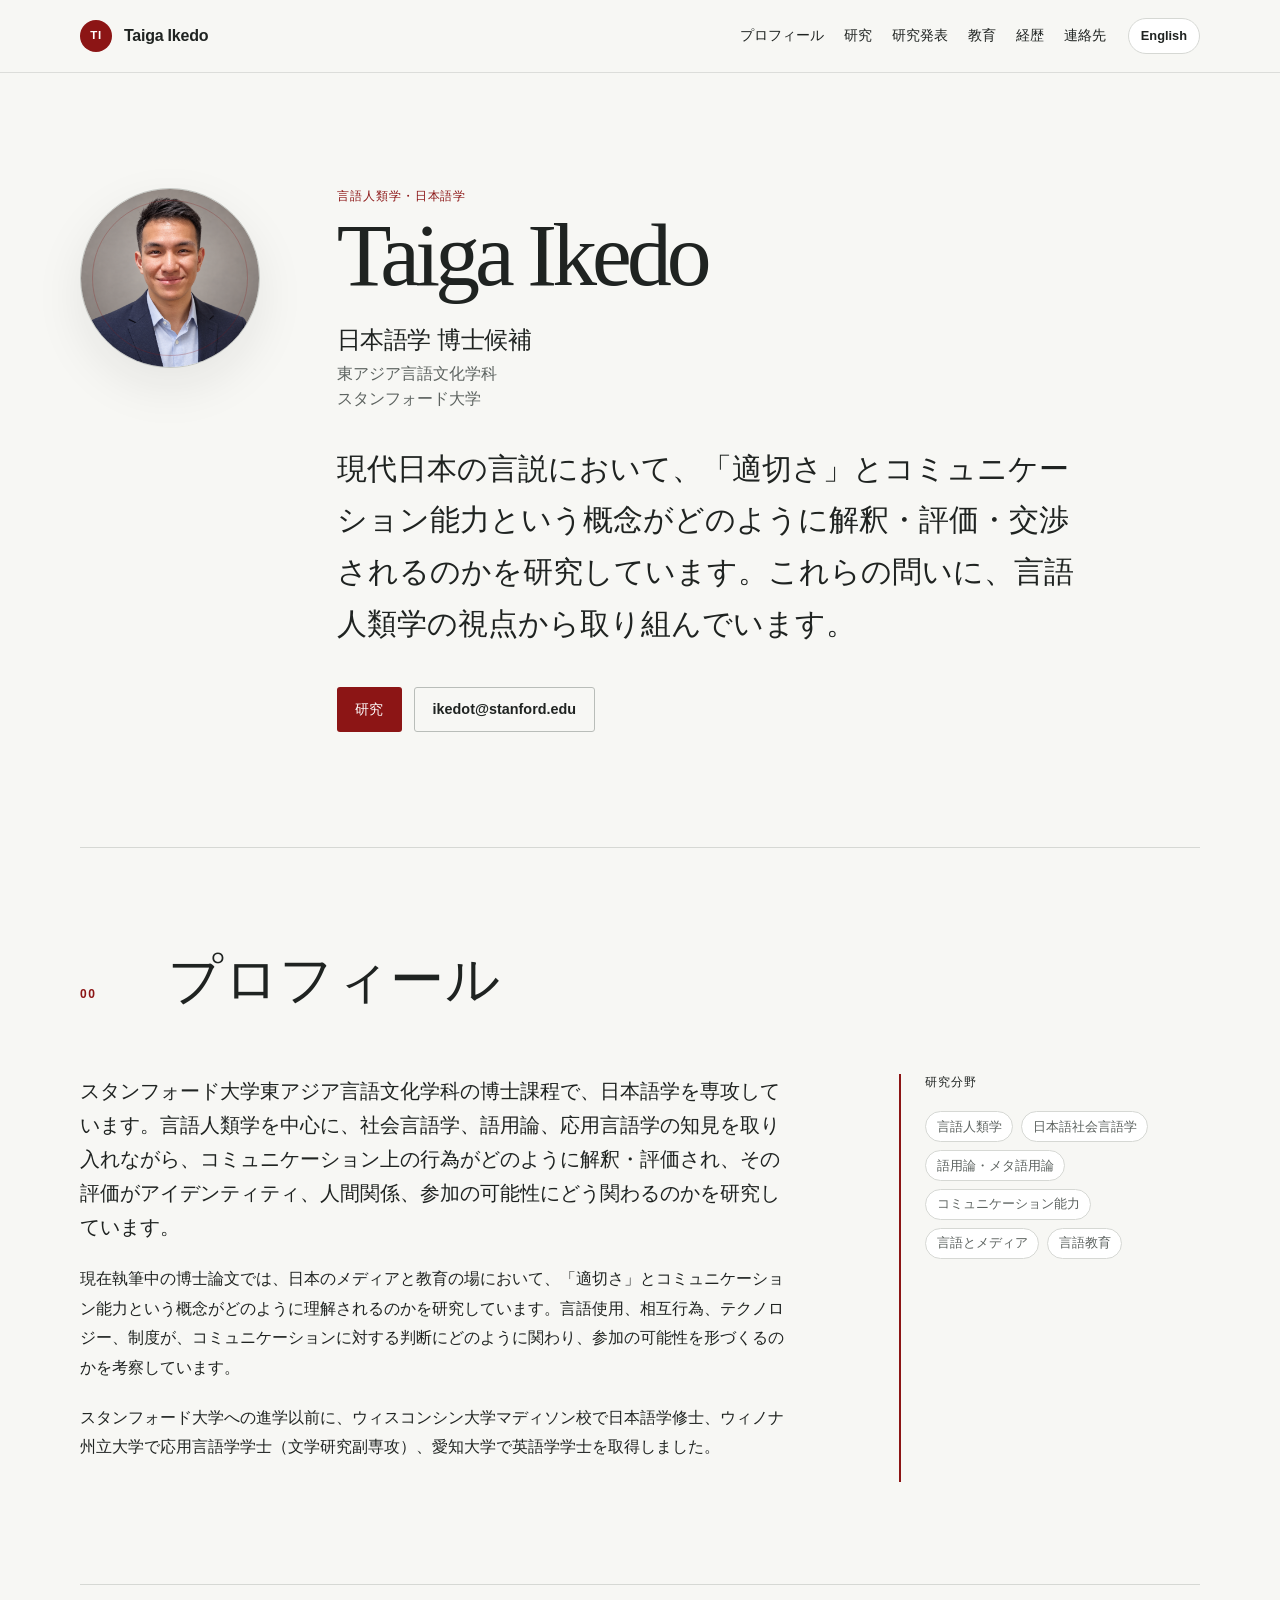
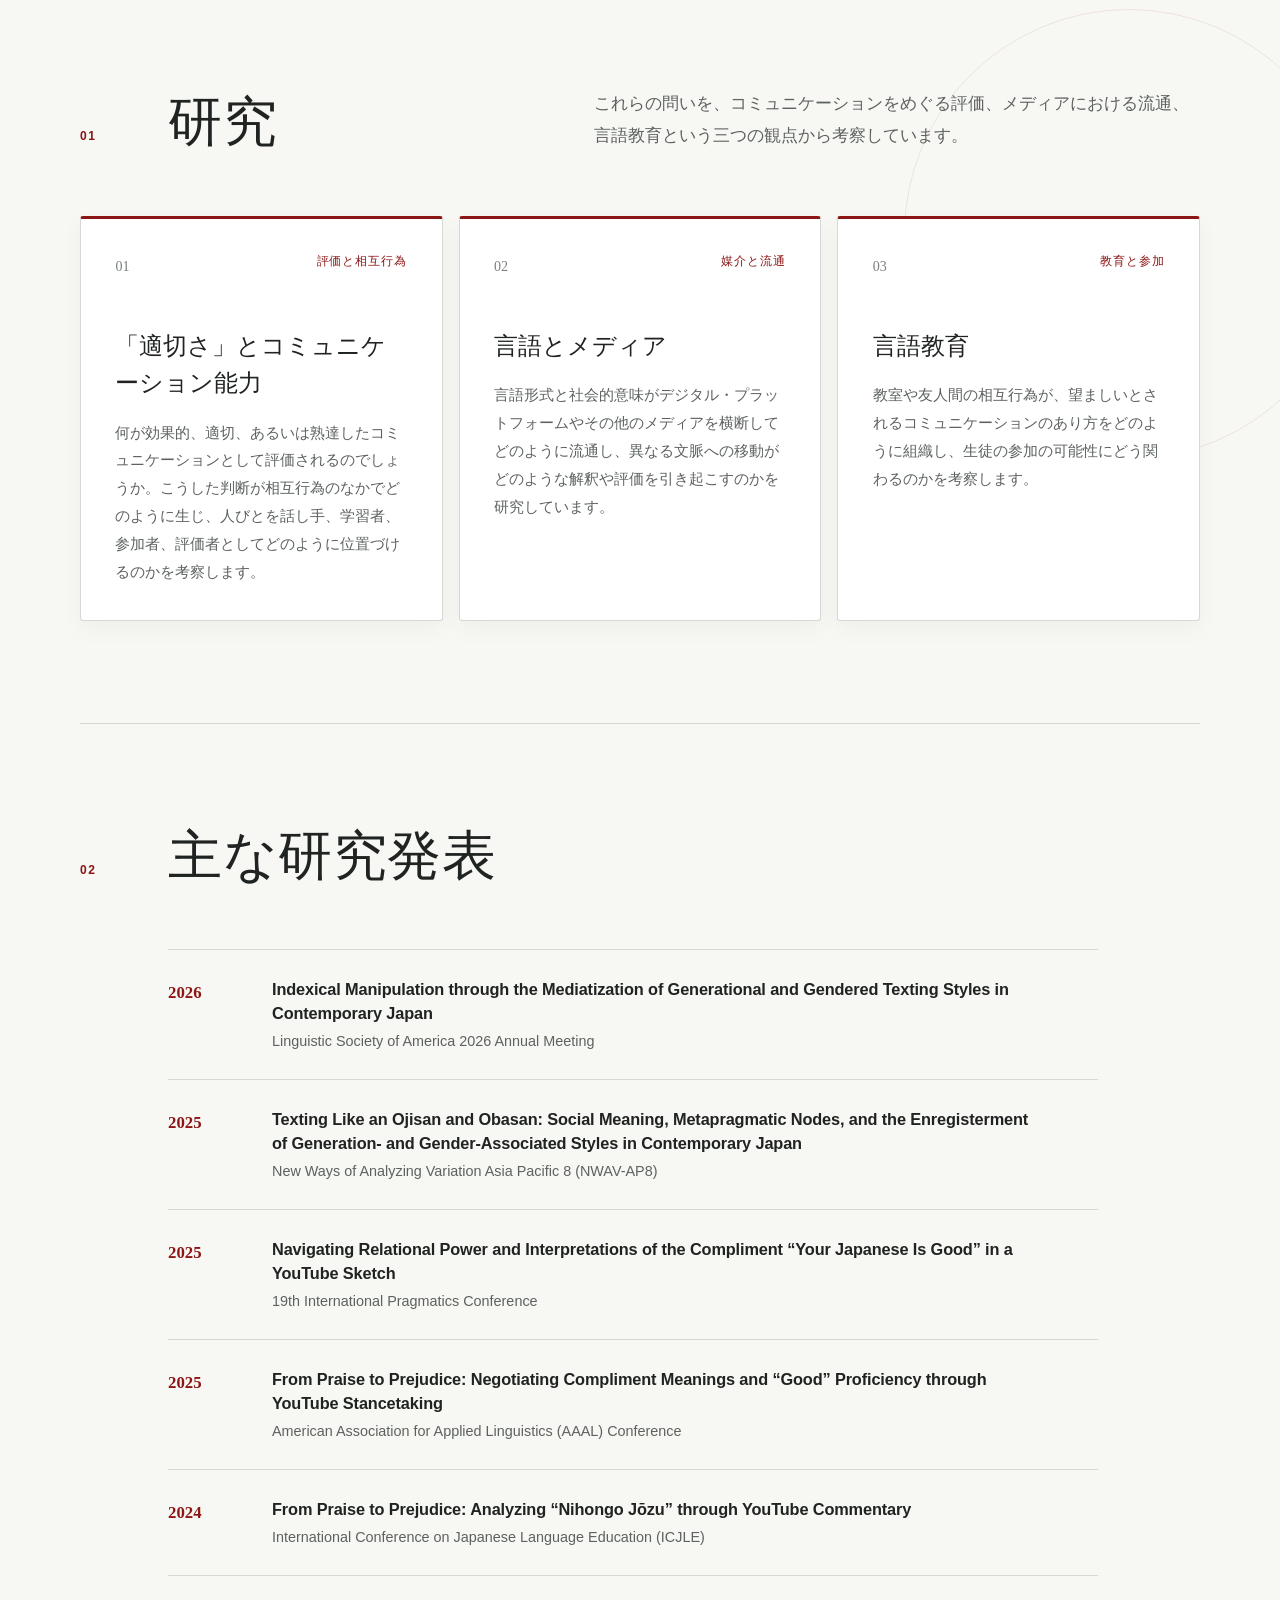
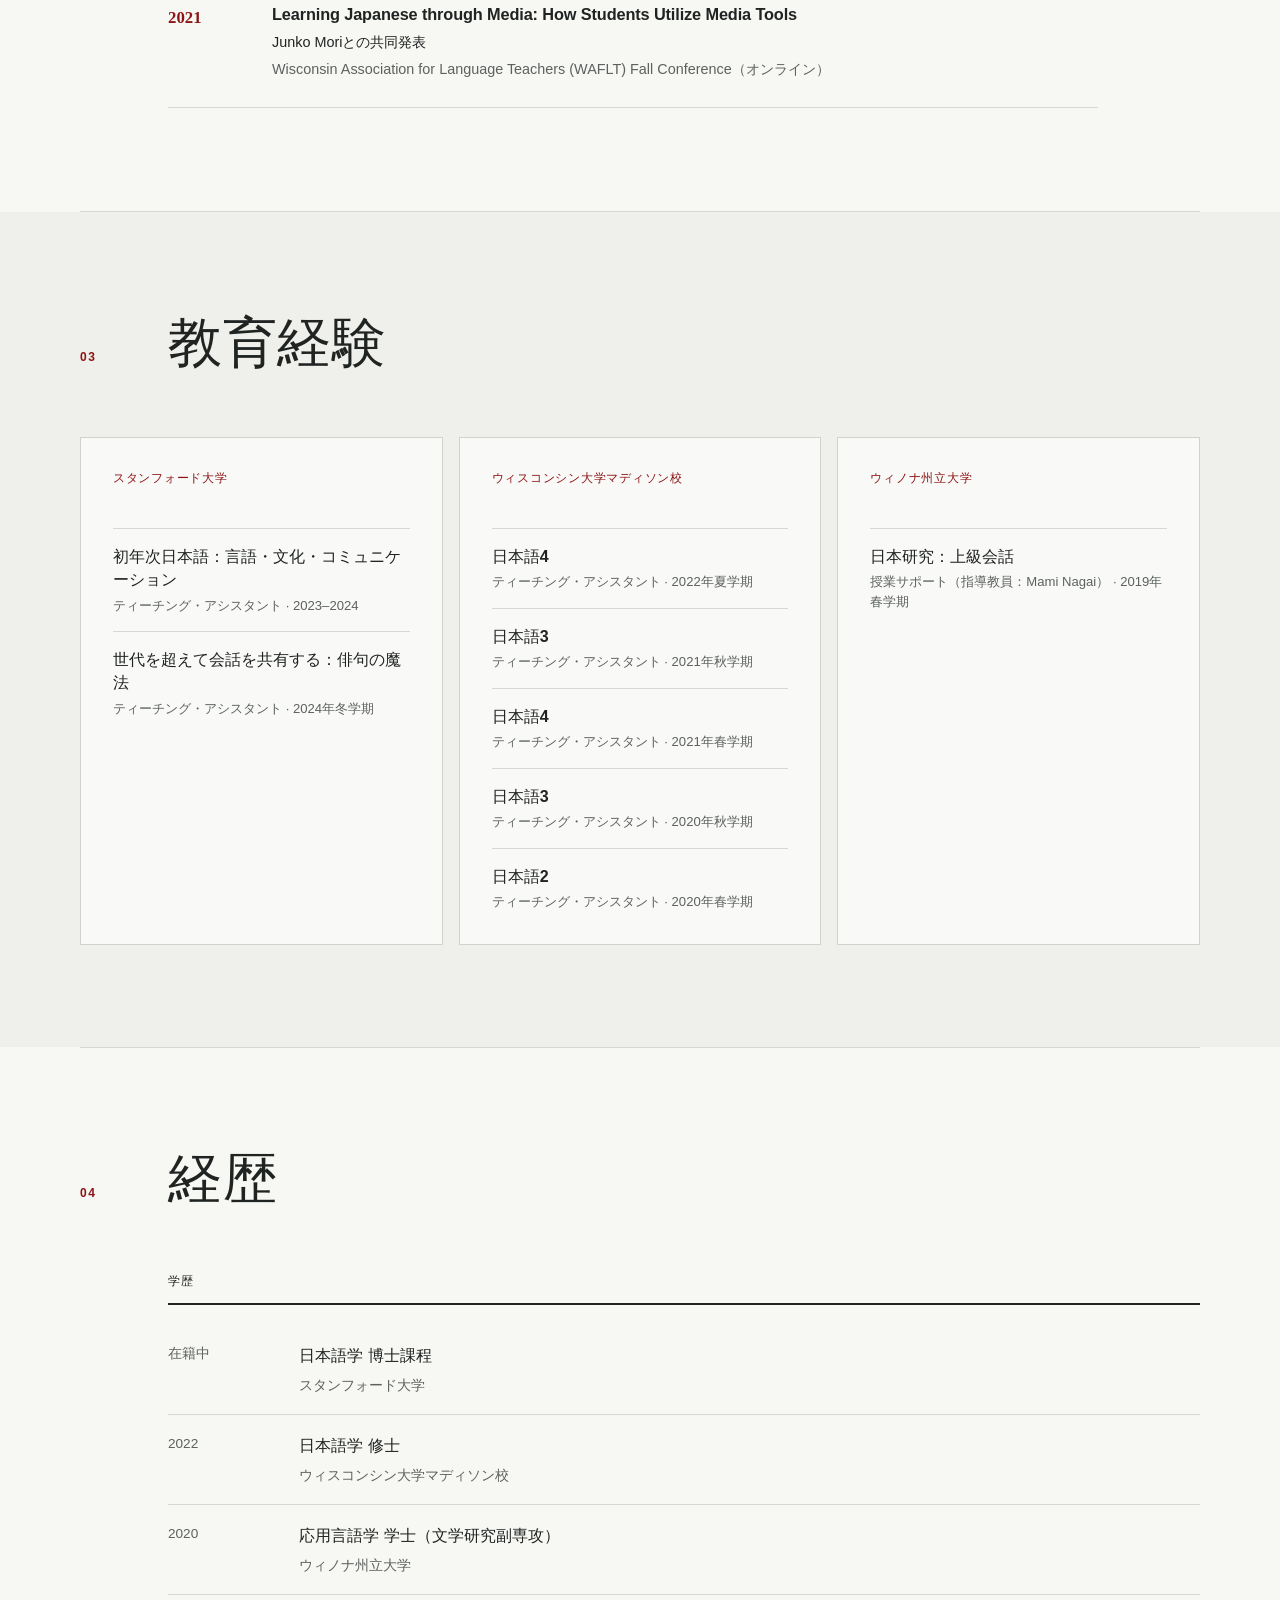
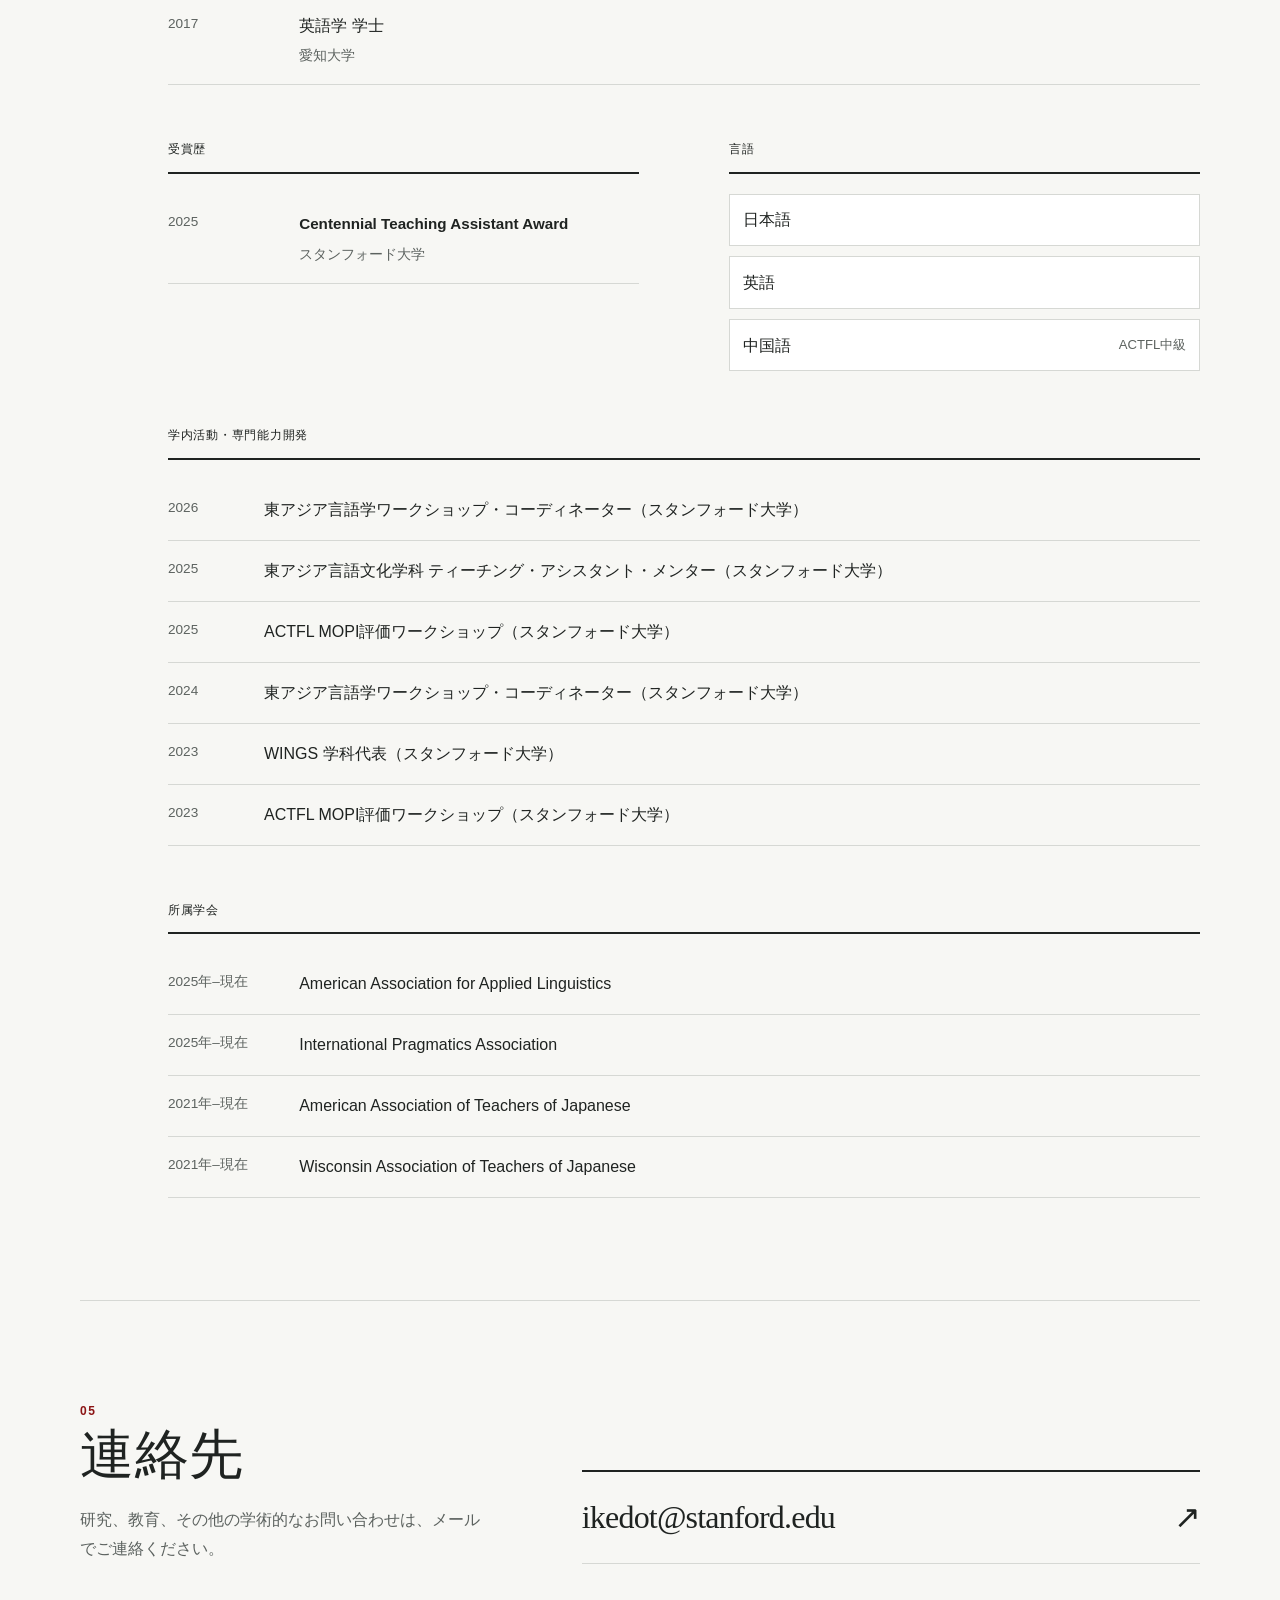
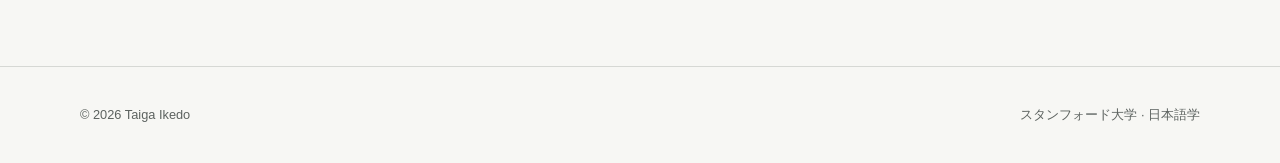
==== commit 3be1bbdb: "Add professional profile photo" ====
--- a/ja/index.html
+++ b/ja/index.html
@@ -1,11 +1,11 @@
 <!doctype html><html lang=ja-JP><head><meta name=generator content="Hugo 0.147.0"><meta charset=utf-8><meta name=viewport content="width=device-width,initial-scale=1"><meta name=color-scheme content="light"><meta name=theme-color content="#8c1515"><title>Taiga Ikedo · 日本語学 博士候補</title>
-<meta name=description content="スタンフォード大学日本語学博士課程で、言語人類学の視点から、現代日本の言説における「適切さ」とコミュニケーション能力を研究するTaiga Ikedoのウェブサイトです。"><meta name=author content="Taiga Ikedo"><link rel=canonical href=https://taigaikedo.github.io/ja/><link rel=alternate hreflang=en-US href=https://taigaikedo.github.io/><link rel=alternate hreflang=ja-JP href=https://taigaikedo.github.io/ja/><link rel=alternate hreflang=x-default href=https://taigaikedo.github.io/><meta property="og:type" content="website"><meta property="og:title" content="Taiga Ikedo · 日本語学 博士候補"><meta property="og:description" content="スタンフォード大学日本語学博士課程で、言語人類学の視点から、現代日本の言説における「適切さ」とコミュニケーション能力を研究するTaiga Ikedoのウェブサイトです。"><meta property="og:url" content="https://taigaikedo.github.io/ja/"><meta property="og:site_name" content="Taiga Ikedo"><meta name=twitter:card content="summary"><link rel=icon href=/favicon.svg type=image/svg+xml><link rel=stylesheet href=/css/style.min.f893322eadc87ca54d47da61db6344ef0b15d9fec313b198606bc83c87c4647f.css integrity="sha256-+JMyLq3IfKVNR9ph22NE7wsV2f7DE7GYYGvIPIfEZH8="><script type=application/ld+json>{"@context":"https://schema.org","@type":"Person","affiliation":{"@type":"CollegeOrUniversity","name":"Stanford University"},"email":"mailto:ikedot@stanford.edu","jobTitle":"日本語学 博士候補","knowsLanguage":["Japanese","English","Chinese"],"name":"Taiga Ikedo","url":"https://taigaikedo.github.io/ja/"}</script></head><body><a class=skip-link href=#main-content>本文へ移動</a><header class=site-header><nav class=nav-shell aria-label=主要ナビゲーション><a class=brand href=/ja/ aria-label="Taiga Ikedo · ホーム"><span class=brand-mark aria-hidden=true>TI</span>
+<meta name=description content="スタンフォード大学日本語学博士課程で、言語人類学の視点から、現代日本の言説における「適切さ」とコミュニケーション能力を研究するTaiga Ikedoのウェブサイトです。"><meta name=author content="Taiga Ikedo"><link rel=canonical href=https://taigaikedo.github.io/ja/><link rel=alternate hreflang=en-US href=https://taigaikedo.github.io/><link rel=alternate hreflang=ja-JP href=https://taigaikedo.github.io/ja/><link rel=alternate hreflang=x-default href=https://taigaikedo.github.io/><meta property="og:type" content="website"><meta property="og:title" content="Taiga Ikedo · 日本語学 博士候補"><meta property="og:description" content="スタンフォード大学日本語学博士課程で、言語人類学の視点から、現代日本の言説における「適切さ」とコミュニケーション能力を研究するTaiga Ikedoのウェブサイトです。"><meta property="og:url" content="https://taigaikedo.github.io/ja/"><meta property="og:site_name" content="Taiga Ikedo"><meta name=twitter:card content="summary"><link rel=icon href=/favicon.svg type=image/svg+xml><link rel=stylesheet href=/css/style.min.b2b11093d4a0c300ac8790e6c9c77830ac21605d73fa9cf553b004d8f554187a.css integrity="sha256-srEQk9SgwwCsh5Dmycd4MKwhYF1z+pz1U7AE2PVUGHo="><script type=application/ld+json>{"@context":"https://schema.org","@type":"Person","affiliation":{"@type":"CollegeOrUniversity","name":"Stanford University"},"email":"mailto:ikedot@stanford.edu","jobTitle":"日本語学 博士候補","knowsLanguage":["Japanese","English","Chinese"],"name":"Taiga Ikedo","url":"https://taigaikedo.github.io/ja/"}</script></head><body><a class=skip-link href=#main-content>本文へ移動</a><header class=site-header><nav class=nav-shell aria-label=主要ナビゲーション><a class=brand href=/ja/ aria-label="Taiga Ikedo · ホーム"><span class=brand-mark aria-hidden=true>TI</span>
 <span class=brand-name>Taiga Ikedo</span></a><div class=nav-actions><div class=nav-links><a href=/ja/#about>プロフィール</a>
 <a href=/ja/#research>研究</a>
 <a href=/ja/#presentations>研究発表</a>
 <a href=/ja/#teaching>教育</a>
 <a href=/ja/#cv>経歴</a>
 <a href=/ja/#contact>連絡先</a></div><a class=language-switch href=/ lang=en-US hreflang=en-US><span class=language-switch__short aria-hidden=true>EN</span>
-<span class=language-switch__long>English</span></a></div></nav></header><main id=main-content><article><section class=hero aria-labelledby=page-title><div class=hero-grid><div class=portrait-monogram aria-hidden=true><span>TI</span></div><div class=hero-copy><p class=eyebrow>言語人類学・日本語学</p><h1 id=page-title>Taiga Ikedo</h1><p class=role>日本語学 博士候補</p><p class=affiliation>東アジア言語文化学科<br>スタンフォード大学</p><p class=tagline>現代日本の言説において、「適切さ」とコミュニケーション能力という概念がどのように解釈・評価・交渉されるのかを研究しています。これらの問いに、言語人類学の視点から取り組んでいます。</p><div class=hero-actions><a class="button button--primary" href=#research>研究</a>
+<span class=language-switch__long>English</span></a></div></nav></header><main id=main-content><article><section class=hero aria-labelledby=page-title><div class=hero-grid><div class=portrait-photo><img src=/images/taiga-ikedo-profile.png alt="Taiga Ikedoのプロフィール写真" width=1254 height=1254 decoding=async></div><div class=hero-copy><p class=eyebrow>言語人類学・日本語学</p><h1 id=page-title>Taiga Ikedo</h1><p class=role>日本語学 博士候補</p><p class=affiliation>東アジア言語文化学科<br>スタンフォード大学</p><p class=tagline>現代日本の言説において、「適切さ」とコミュニケーション能力という概念がどのように解釈・評価・交渉されるのかを研究しています。これらの問いに、言語人類学の視点から取り組んでいます。</p><div class=hero-actions><a class="button button--primary" href=#research>研究</a>
 <a class="button button--secondary" href=mailto:ikedot@stanford.edu>ikedot@stanford.edu</a></div></div></div></section><section class=section id=about aria-labelledby=about-heading><div class=section-heading><p class=section-index>00</p><h2 id=about-heading>プロフィール</h2></div><div class=about-grid><div class="prose prose--lead"><p>スタンフォード大学東アジア言語文化学科の博士課程で、日本語学を専攻しています。言語人類学を中心に、社会言語学、語用論、応用言語学の知見を取り入れながら、コミュニケーション上の行為がどのように解釈・評価され、その評価がアイデンティティ、人間関係、参加の可能性にどう関わるのかを研究しています。</p><p>現在執筆中の博士論文では、日本のメディアと教育の場において、「適切さ」とコミュニケーション能力という概念がどのように理解されるのかを研究しています。言語使用、相互行為、テクノロジー、制度が、コミュニケーションに対する判断にどのように関わり、参加の可能性を形づくるのかを考察しています。</p><p>スタンフォード大学への進学以前に、ウィスコンシン大学マディソン校で日本語学修士、ウィノナ州立大学で応用言語学学士（文学研究副専攻）、愛知大学で英語学学士を取得しました。</p></div><aside class=interests aria-label=研究分野><h3>研究分野</h3><ul class=tag-list><li>言語人類学</li><li>日本語社会言語学</li><li>語用論・メタ語用論</li><li>コミュニケーション能力</li><li>言語とメディア</li><li>言語教育</li></ul></aside></div></section><section class="section section--research" id=research aria-labelledby=research-heading><div class="section-heading section-heading--with-intro"><div><p class=section-index>01</p><h2 id=research-heading>研究</h2></div><p>これらの問いを、コミュニケーションをめぐる評価、メディアにおける流通、言語教育という三つの観点から考察しています。</p></div><div class=project-grid><article class=project-card><div class=project-card__top><span class=project-number>01</span><p class=project-kicker>評価と相互行為</p></div><h3>「適切さ」とコミュニケーション能力</h3><p>何が効果的、適切、あるいは熟達したコミュニケーションとして評価されるのでしょうか。こうした判断が相互行為のなかでどのように生じ、人びとを話し手、学習者、参加者、評価者としてどのように位置づけるのかを考察します。</p></article><article class=project-card><div class=project-card__top><span class=project-number>02</span><p class=project-kicker>媒介と流通</p></div><h3>言語とメディア</h3><p>言語形式と社会的意味がデジタル・プラットフォームやその他のメディアを横断してどのように流通し、異なる文脈への移動がどのような解釈や評価を引き起こすのかを研究しています。</p></article><article class=project-card><div class=project-card__top><span class=project-number>03</span><p class=project-kicker>教育と参加</p></div><h3>言語教育</h3><p>教室や友人間の相互行為が、望ましいとされるコミュニケーションのあり方をどのように組織し、生徒の参加の可能性にどう関わるのかを考察します。</p></article></div></section><section class=section id=presentations aria-labelledby=presentations-heading><div class=section-heading><p class=section-index>02</p><h2 id=presentations-heading>主な研究発表</h2></div><ol class=timeline-list><li><time>2026</time><div><h3 lang=en>Indexical Manipulation through the Mediatization of Generational and Gendered Texting Styles in Contemporary Japan</h3><p class=venue lang=en>Linguistic Society of America 2026 Annual Meeting</p></div></li><li><time>2025</time><div><h3 lang=en>Texting Like an Ojisan and Obasan: Social Meaning, Metapragmatic Nodes, and the Enregisterment of Generation- and Gender-Associated Styles in Contemporary Japan</h3><p class=venue lang=en>New Ways of Analyzing Variation Asia Pacific 8 (NWAV-AP8)</p></div></li><li><time>2025</time><div><h3 lang=en>Navigating Relational Power and Interpretations of the Compliment “Your Japanese Is Good” in a YouTube Sketch</h3><p class=venue lang=en>19th International Pragmatics Conference</p></div></li><li><time>2025</time><div><h3 lang=en>From Praise to Prejudice: Negotiating Compliment Meanings and “Good” Proficiency through YouTube Stancetaking</h3><p class=venue lang=en>American Association for Applied Linguistics (AAAL) Conference</p></div></li><li><time>2024</time><div><h3 lang=en>From Praise to Prejudice: Analyzing “Nihongo Jōzu” through YouTube Commentary</h3><p class=venue lang=en>International Conference on Japanese Language Education (ICJLE)</p></div></li><li><time>2021</time><div><h3 lang=en>Learning Japanese through Media: How Students Utilize Media Tools</h3><p class=authors>Junko Moriとの共同発表</p><p class=venue lang=en>Wisconsin Association for Language Teachers (WAFLT) Fall Conference（オンライン）</p></div></li></ol></section><section class="section section--tinted" id=teaching aria-labelledby=teaching-heading><div class=section-heading><p class=section-index>03</p><h2 id=teaching-heading>教育経験</h2></div><div class=teaching-grid><section class=teaching-group><h3>スタンフォード大学</h3><ul><li><p class=course>初年次日本語：言語・文化・コミュニケーション</p><p class=course-meta>ティーチング・アシスタント · 2023–2024</p></li><li><p class=course>世代を超えて会話を共有する：俳句の魔法</p><p class=course-meta>ティーチング・アシスタント · 2024年冬学期</p></li></ul></section><section class=teaching-group><h3>ウィスコンシン大学マディソン校</h3><ul><li><p class=course>日本語4</p><p class=course-meta>ティーチング・アシスタント · 2022年夏学期</p></li><li><p class=course>日本語3</p><p class=course-meta>ティーチング・アシスタント · 2021年秋学期</p></li><li><p class=course>日本語4</p><p class=course-meta>ティーチング・アシスタント · 2021年春学期</p></li><li><p class=course>日本語3</p><p class=course-meta>ティーチング・アシスタント · 2020年秋学期</p></li><li><p class=course>日本語2</p><p class=course-meta>ティーチング・アシスタント · 2020年春学期</p></li></ul></section><section class=teaching-group><h3>ウィノナ州立大学</h3><ul><li><p class=course>日本研究：上級会話</p><p class=course-meta>授業サポート（指導教員：Mami Nagai） · 2019年春学期</p></li></ul></section></div></section><section class=section id=cv aria-labelledby=cv-heading><div class=section-heading><p class=section-index>04</p><h2 id=cv-heading>経歴</h2></div><div class=cv-grid><section class="cv-block cv-block--wide"><h3>学歴</h3><ol class=credential-list><li><time>在籍中</time><div><p class=credential>日本語学 博士課程</p><p>スタンフォード大学</p></div></li><li><time>2022</time><div><p class=credential>日本語学 修士</p><p>ウィスコンシン大学マディソン校</p></div></li><li><time>2020</time><div><p class=credential>応用言語学 学士（文学研究副専攻）</p><p>ウィノナ州立大学</p></div></li><li><time>2017</time><div><p class=credential>英語学 学士</p><p>愛知大学</p></div></li></ol></section><section class=cv-block><h3>受賞歴</h3><ul class=simple-list><li><span>2025</span><div><strong>Centennial Teaching Assistant Award</strong><small>スタンフォード大学</small></div></li></ul></section><section class=cv-block><h3>言語</h3><ul class=language-list><li><strong>日本語</strong></li><li><strong>英語</strong></li><li><strong>中国語</strong><span>ACTFL中級</span></li></ul></section><section class="cv-block cv-block--wide"><h3>学内活動・専門能力開発</h3><ul class="simple-list simple-list--service"><li><span>2026</span><p>東アジア言語学ワークショップ・コーディネーター（スタンフォード大学）</p></li><li><span>2025</span><p>東アジア言語文化学科 ティーチング・アシスタント・メンター（スタンフォード大学）</p></li><li><span>2025</span><p>ACTFL MOPI評価ワークショップ（スタンフォード大学）</p></li><li><span>2024</span><p>東アジア言語学ワークショップ・コーディネーター（スタンフォード大学）</p></li><li><span>2023</span><p>WINGS 学科代表（スタンフォード大学）</p></li><li><span>2023</span><p>ACTFL MOPI評価ワークショップ（スタンフォード大学）</p></li></ul></section><section class="cv-block cv-block--wide"><h3>所属学会</h3><ul class=membership-list><li><span>2025年–現在</span><p lang=en>American Association for Applied Linguistics</p></li><li><span>2025年–現在</span><p lang=en>International Pragmatics Association</p></li><li><span>2021年–現在</span><p lang=en>American Association of Teachers of Japanese</p></li><li><span>2021年–現在</span><p lang=en>Wisconsin Association of Teachers of Japanese</p></li></ul></section></div></section><section class=contact-section id=contact aria-labelledby=contact-heading><div><p class=section-index>05</p><h2 id=contact-heading>連絡先</h2><p>研究、教育、その他の学術的なお問い合わせは、メールでご連絡ください。</p></div><a class=contact-link href=mailto:ikedot@stanford.edu aria-label="Taiga Ikedoにメールを送る"><span>ikedot@stanford.edu</span>
 <span aria-hidden=true>↗</span></a></section></article></main><footer class=site-footer><div class=footer-inner><p>© 2026 Taiga Ikedo</p><p>スタンフォード大学 · 日本語学</p></div></footer></body></html>
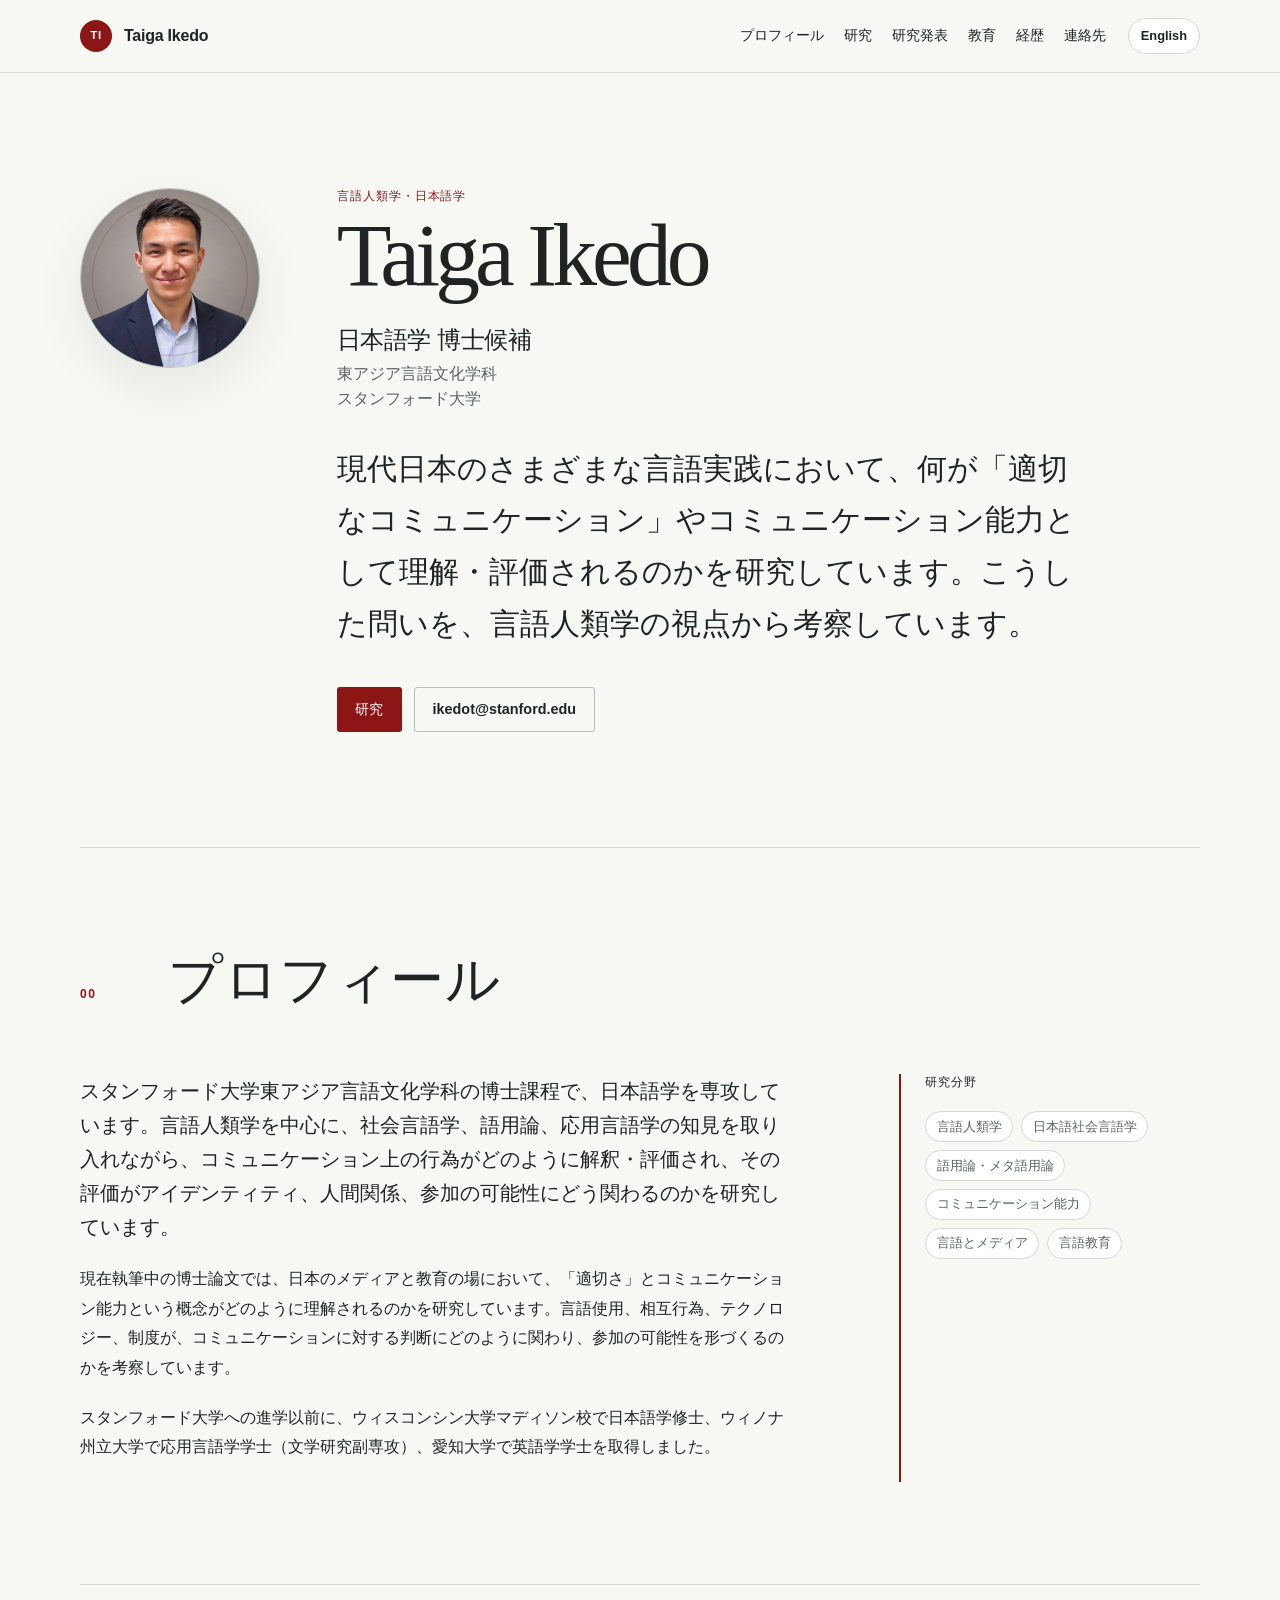
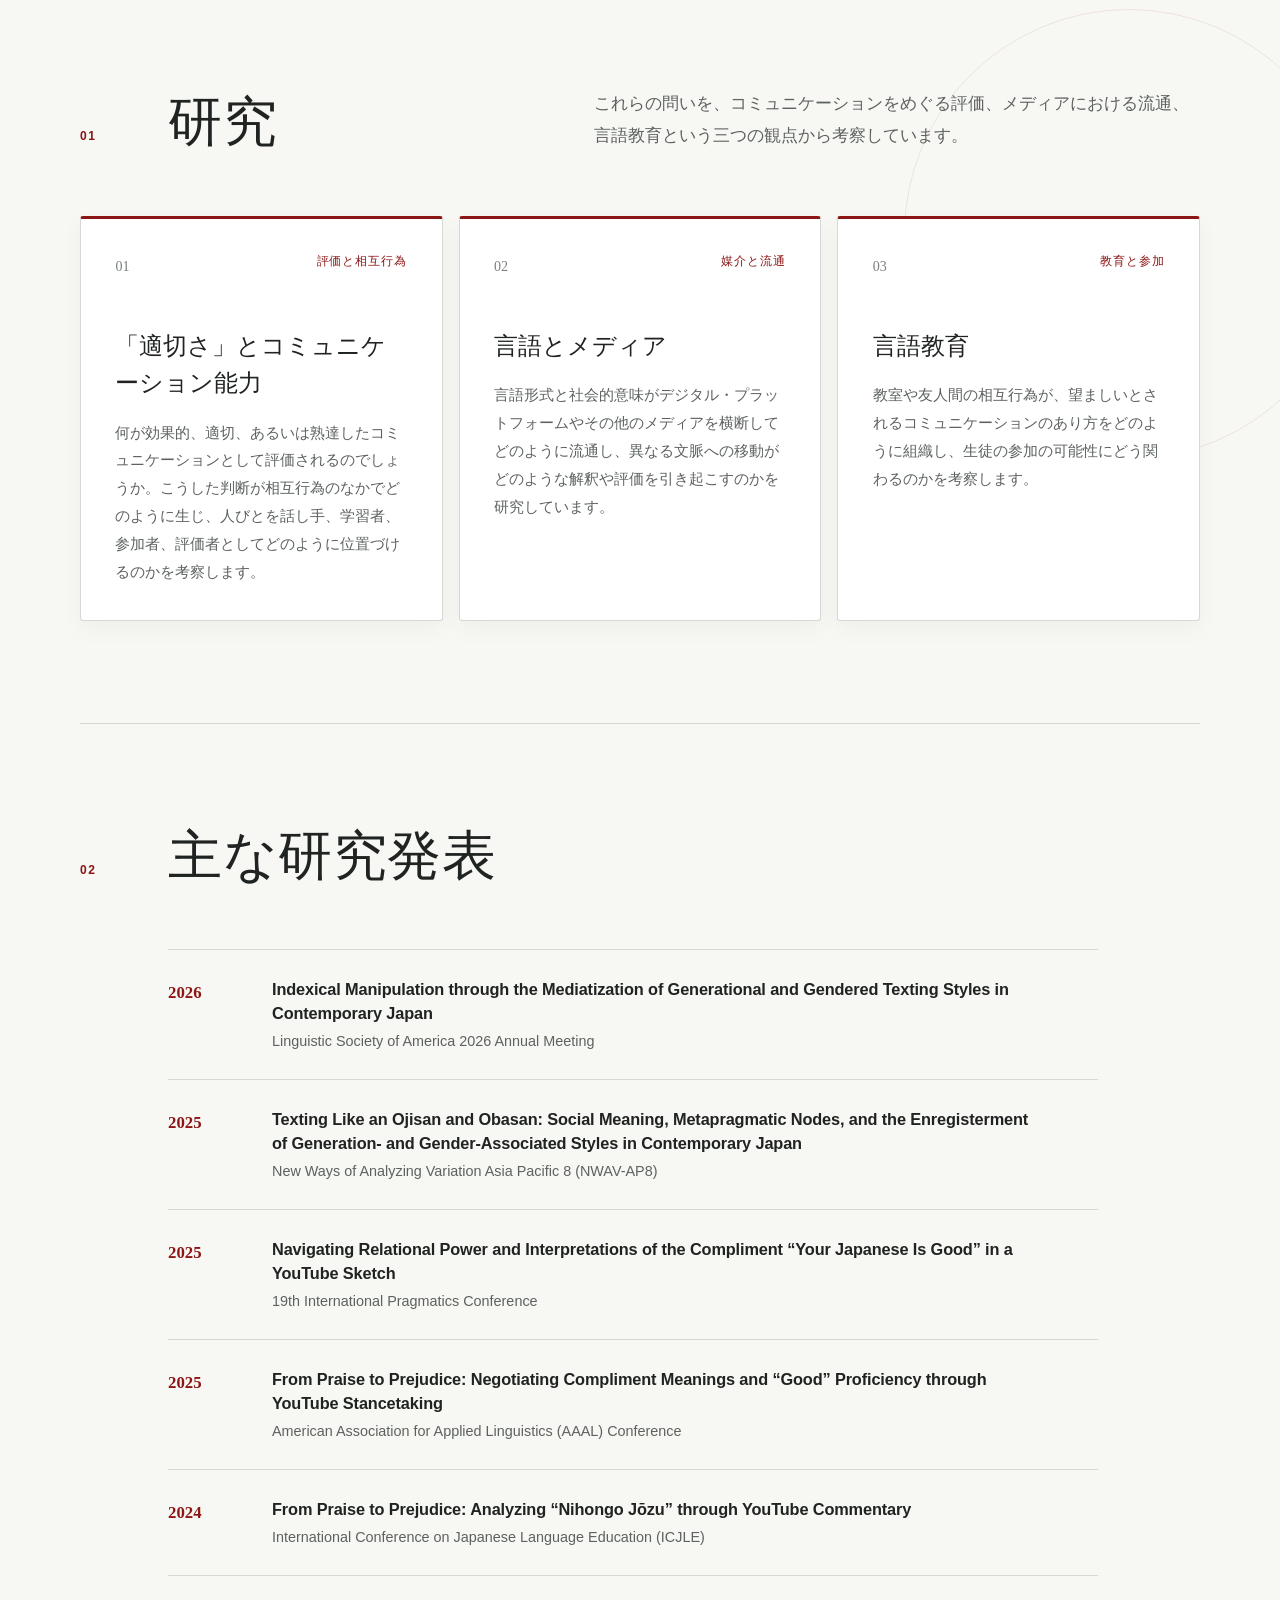
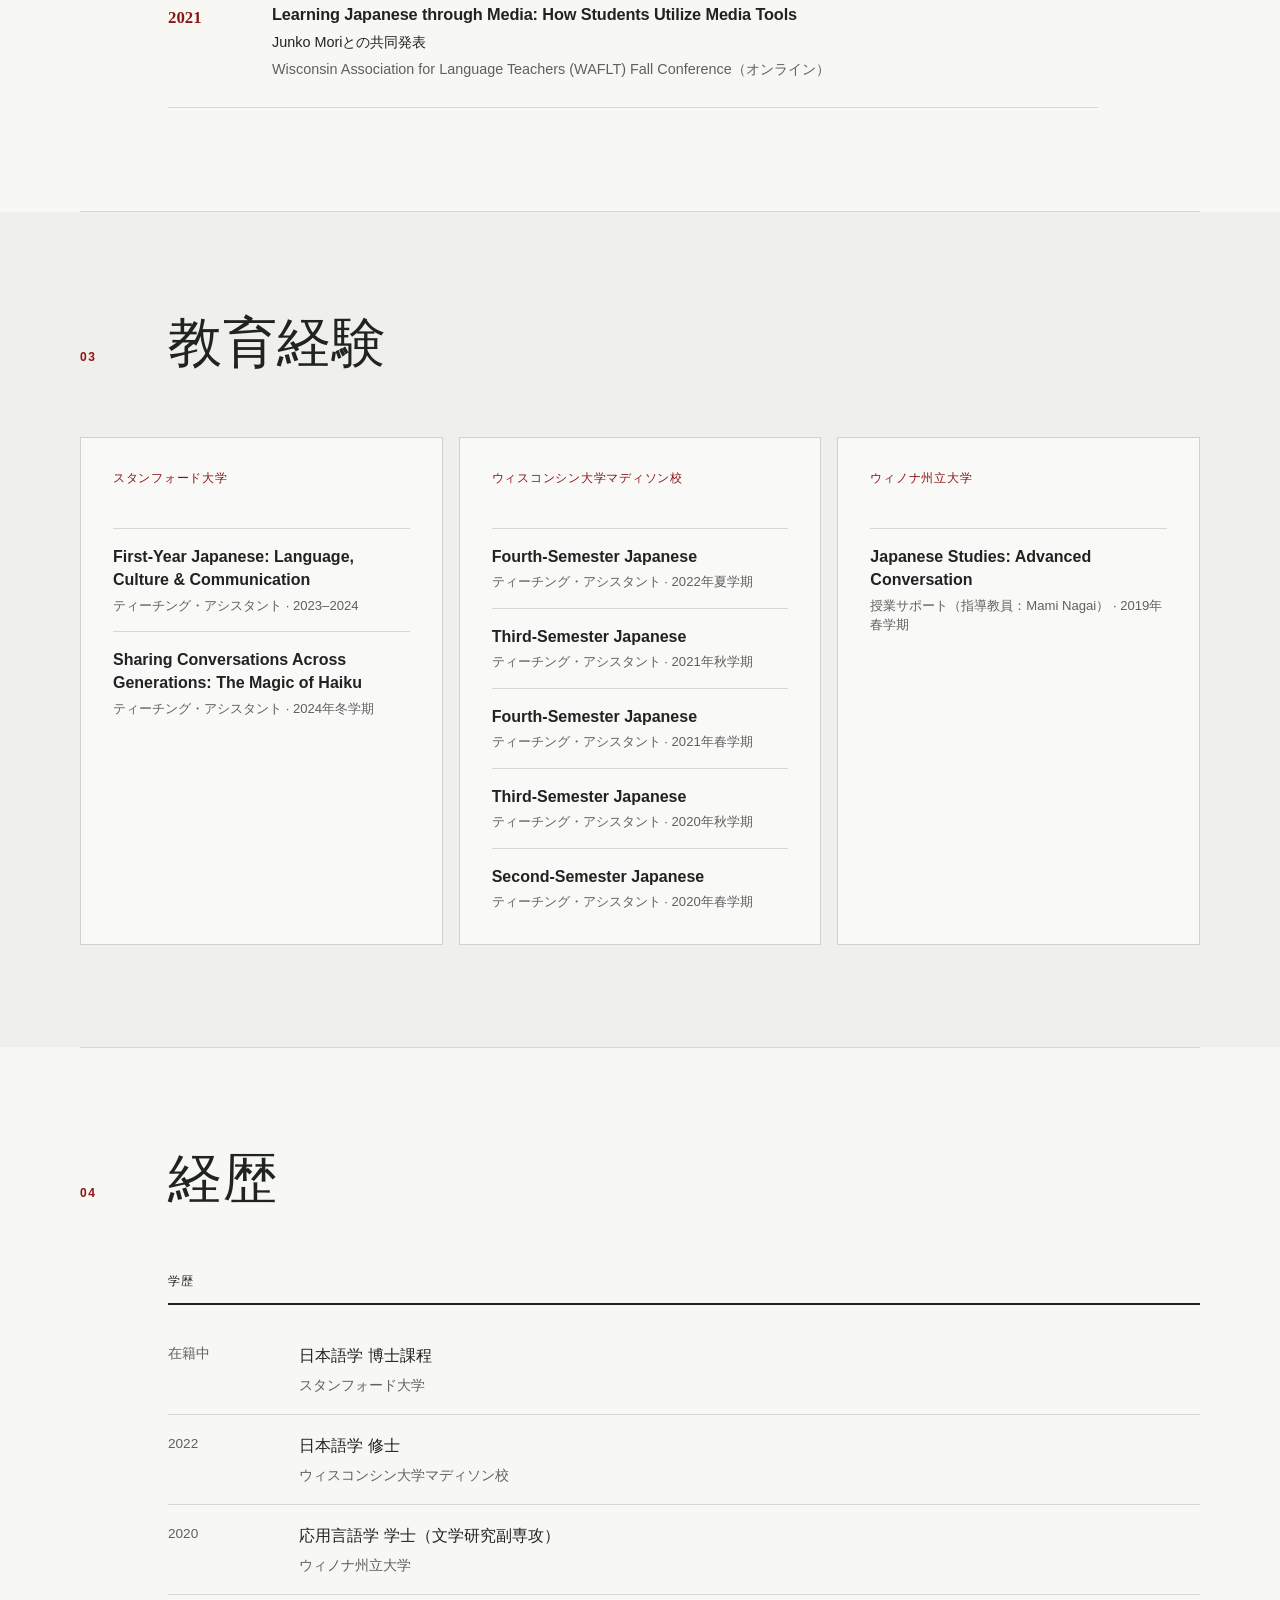
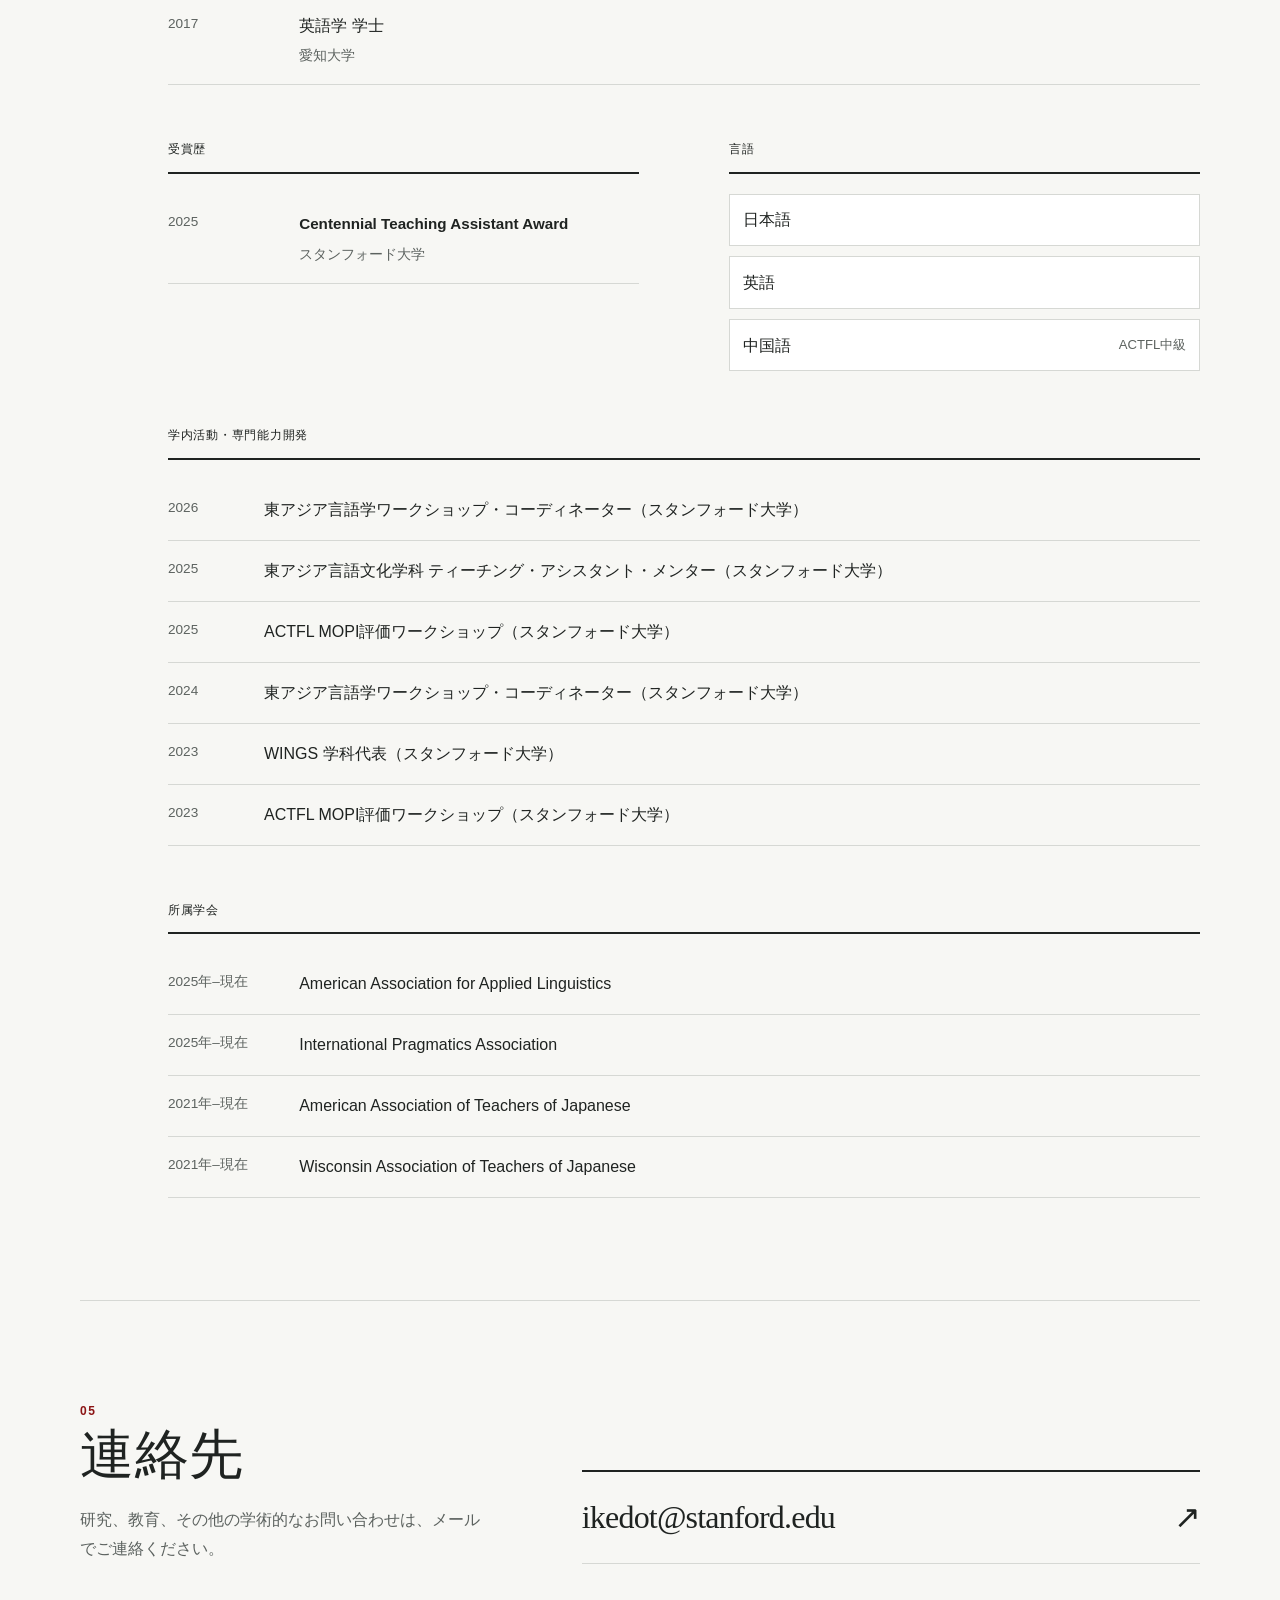
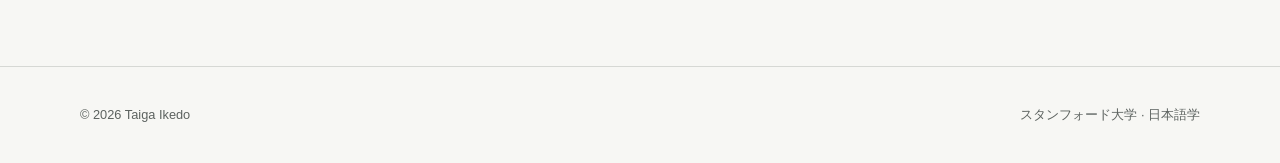
==== commit c511293d: "Update Japanese teaching titles" ====
--- a/ja/index.html
+++ b/ja/index.html
@@ -1,11 +1,11 @@
 <!doctype html><html lang=ja-JP><head><meta name=generator content="Hugo 0.147.0"><meta charset=utf-8><meta name=viewport content="width=device-width,initial-scale=1"><meta name=color-scheme content="light"><meta name=theme-color content="#8c1515"><title>Taiga Ikedo · 日本語学 博士候補</title>
-<meta name=description content="スタンフォード大学日本語学博士課程で、言語人類学の視点から、現代日本の言説における「適切さ」とコミュニケーション能力を研究するTaiga Ikedoのウェブサイトです。"><meta name=author content="Taiga Ikedo"><link rel=canonical href=https://taigaikedo.github.io/ja/><link rel=alternate hreflang=en-US href=https://taigaikedo.github.io/><link rel=alternate hreflang=ja-JP href=https://taigaikedo.github.io/ja/><link rel=alternate hreflang=x-default href=https://taigaikedo.github.io/><meta property="og:type" content="website"><meta property="og:title" content="Taiga Ikedo · 日本語学 博士候補"><meta property="og:description" content="スタンフォード大学日本語学博士課程で、言語人類学の視点から、現代日本の言説における「適切さ」とコミュニケーション能力を研究するTaiga Ikedoのウェブサイトです。"><meta property="og:url" content="https://taigaikedo.github.io/ja/"><meta property="og:site_name" content="Taiga Ikedo"><meta name=twitter:card content="summary"><link rel=icon href=/favicon.svg type=image/svg+xml><link rel=stylesheet href=/css/style.min.b2b11093d4a0c300ac8790e6c9c77830ac21605d73fa9cf553b004d8f554187a.css integrity="sha256-srEQk9SgwwCsh5Dmycd4MKwhYF1z+pz1U7AE2PVUGHo="><script type=application/ld+json>{"@context":"https://schema.org","@type":"Person","affiliation":{"@type":"CollegeOrUniversity","name":"Stanford University"},"email":"mailto:ikedot@stanford.edu","jobTitle":"日本語学 博士候補","knowsLanguage":["Japanese","English","Chinese"],"name":"Taiga Ikedo","url":"https://taigaikedo.github.io/ja/"}</script></head><body><a class=skip-link href=#main-content>本文へ移動</a><header class=site-header><nav class=nav-shell aria-label=主要ナビゲーション><a class=brand href=/ja/ aria-label="Taiga Ikedo · ホーム"><span class=brand-mark aria-hidden=true>TI</span>
+<meta name=description content="スタンフォード大学日本語学博士課程で、言語人類学の視点から、現代日本のさまざまな言語実践における「適切なコミュニケーション」とコミュニケーション能力を研究するTaiga Ikedoのウェブサイトです。"><meta name=author content="Taiga Ikedo"><link rel=canonical href=https://taigaikedo.github.io/ja/><link rel=alternate hreflang=en-US href=https://taigaikedo.github.io/><link rel=alternate hreflang=ja-JP href=https://taigaikedo.github.io/ja/><link rel=alternate hreflang=x-default href=https://taigaikedo.github.io/><meta property="og:type" content="website"><meta property="og:title" content="Taiga Ikedo · 日本語学 博士候補"><meta property="og:description" content="スタンフォード大学日本語学博士課程で、言語人類学の視点から、現代日本のさまざまな言語実践における「適切なコミュニケーション」とコミュニケーション能力を研究するTaiga Ikedoのウェブサイトです。"><meta property="og:url" content="https://taigaikedo.github.io/ja/"><meta property="og:site_name" content="Taiga Ikedo"><meta name=twitter:card content="summary"><link rel=icon href=/favicon.svg type=image/svg+xml><link rel=stylesheet href=/css/style.min.b2b11093d4a0c300ac8790e6c9c77830ac21605d73fa9cf553b004d8f554187a.css integrity="sha256-srEQk9SgwwCsh5Dmycd4MKwhYF1z+pz1U7AE2PVUGHo="><script type=application/ld+json>{"@context":"https://schema.org","@type":"Person","affiliation":{"@type":"CollegeOrUniversity","name":"Stanford University"},"email":"mailto:ikedot@stanford.edu","jobTitle":"日本語学 博士候補","knowsLanguage":["Japanese","English","Chinese"],"name":"Taiga Ikedo","url":"https://taigaikedo.github.io/ja/"}</script></head><body><a class=skip-link href=#main-content>本文へ移動</a><header class=site-header><nav class=nav-shell aria-label=主要ナビゲーション><a class=brand href=/ja/ aria-label="Taiga Ikedo · ホーム"><span class=brand-mark aria-hidden=true>TI</span>
 <span class=brand-name>Taiga Ikedo</span></a><div class=nav-actions><div class=nav-links><a href=/ja/#about>プロフィール</a>
 <a href=/ja/#research>研究</a>
 <a href=/ja/#presentations>研究発表</a>
 <a href=/ja/#teaching>教育</a>
 <a href=/ja/#cv>経歴</a>
 <a href=/ja/#contact>連絡先</a></div><a class=language-switch href=/ lang=en-US hreflang=en-US><span class=language-switch__short aria-hidden=true>EN</span>
-<span class=language-switch__long>English</span></a></div></nav></header><main id=main-content><article><section class=hero aria-labelledby=page-title><div class=hero-grid><div class=portrait-photo><img src=/images/taiga-ikedo-profile.png alt="Taiga Ikedoのプロフィール写真" width=1254 height=1254 decoding=async></div><div class=hero-copy><p class=eyebrow>言語人類学・日本語学</p><h1 id=page-title>Taiga Ikedo</h1><p class=role>日本語学 博士候補</p><p class=affiliation>東アジア言語文化学科<br>スタンフォード大学</p><p class=tagline>現代日本の言説において、「適切さ」とコミュニケーション能力という概念がどのように解釈・評価・交渉されるのかを研究しています。これらの問いに、言語人類学の視点から取り組んでいます。</p><div class=hero-actions><a class="button button--primary" href=#research>研究</a>
-<a class="button button--secondary" href=mailto:ikedot@stanford.edu>ikedot@stanford.edu</a></div></div></div></section><section class=section id=about aria-labelledby=about-heading><div class=section-heading><p class=section-index>00</p><h2 id=about-heading>プロフィール</h2></div><div class=about-grid><div class="prose prose--lead"><p>スタンフォード大学東アジア言語文化学科の博士課程で、日本語学を専攻しています。言語人類学を中心に、社会言語学、語用論、応用言語学の知見を取り入れながら、コミュニケーション上の行為がどのように解釈・評価され、その評価がアイデンティティ、人間関係、参加の可能性にどう関わるのかを研究しています。</p><p>現在執筆中の博士論文では、日本のメディアと教育の場において、「適切さ」とコミュニケーション能力という概念がどのように理解されるのかを研究しています。言語使用、相互行為、テクノロジー、制度が、コミュニケーションに対する判断にどのように関わり、参加の可能性を形づくるのかを考察しています。</p><p>スタンフォード大学への進学以前に、ウィスコンシン大学マディソン校で日本語学修士、ウィノナ州立大学で応用言語学学士（文学研究副専攻）、愛知大学で英語学学士を取得しました。</p></div><aside class=interests aria-label=研究分野><h3>研究分野</h3><ul class=tag-list><li>言語人類学</li><li>日本語社会言語学</li><li>語用論・メタ語用論</li><li>コミュニケーション能力</li><li>言語とメディア</li><li>言語教育</li></ul></aside></div></section><section class="section section--research" id=research aria-labelledby=research-heading><div class="section-heading section-heading--with-intro"><div><p class=section-index>01</p><h2 id=research-heading>研究</h2></div><p>これらの問いを、コミュニケーションをめぐる評価、メディアにおける流通、言語教育という三つの観点から考察しています。</p></div><div class=project-grid><article class=project-card><div class=project-card__top><span class=project-number>01</span><p class=project-kicker>評価と相互行為</p></div><h3>「適切さ」とコミュニケーション能力</h3><p>何が効果的、適切、あるいは熟達したコミュニケーションとして評価されるのでしょうか。こうした判断が相互行為のなかでどのように生じ、人びとを話し手、学習者、参加者、評価者としてどのように位置づけるのかを考察します。</p></article><article class=project-card><div class=project-card__top><span class=project-number>02</span><p class=project-kicker>媒介と流通</p></div><h3>言語とメディア</h3><p>言語形式と社会的意味がデジタル・プラットフォームやその他のメディアを横断してどのように流通し、異なる文脈への移動がどのような解釈や評価を引き起こすのかを研究しています。</p></article><article class=project-card><div class=project-card__top><span class=project-number>03</span><p class=project-kicker>教育と参加</p></div><h3>言語教育</h3><p>教室や友人間の相互行為が、望ましいとされるコミュニケーションのあり方をどのように組織し、生徒の参加の可能性にどう関わるのかを考察します。</p></article></div></section><section class=section id=presentations aria-labelledby=presentations-heading><div class=section-heading><p class=section-index>02</p><h2 id=presentations-heading>主な研究発表</h2></div><ol class=timeline-list><li><time>2026</time><div><h3 lang=en>Indexical Manipulation through the Mediatization of Generational and Gendered Texting Styles in Contemporary Japan</h3><p class=venue lang=en>Linguistic Society of America 2026 Annual Meeting</p></div></li><li><time>2025</time><div><h3 lang=en>Texting Like an Ojisan and Obasan: Social Meaning, Metapragmatic Nodes, and the Enregisterment of Generation- and Gender-Associated Styles in Contemporary Japan</h3><p class=venue lang=en>New Ways of Analyzing Variation Asia Pacific 8 (NWAV-AP8)</p></div></li><li><time>2025</time><div><h3 lang=en>Navigating Relational Power and Interpretations of the Compliment “Your Japanese Is Good” in a YouTube Sketch</h3><p class=venue lang=en>19th International Pragmatics Conference</p></div></li><li><time>2025</time><div><h3 lang=en>From Praise to Prejudice: Negotiating Compliment Meanings and “Good” Proficiency through YouTube Stancetaking</h3><p class=venue lang=en>American Association for Applied Linguistics (AAAL) Conference</p></div></li><li><time>2024</time><div><h3 lang=en>From Praise to Prejudice: Analyzing “Nihongo Jōzu” through YouTube Commentary</h3><p class=venue lang=en>International Conference on Japanese Language Education (ICJLE)</p></div></li><li><time>2021</time><div><h3 lang=en>Learning Japanese through Media: How Students Utilize Media Tools</h3><p class=authors>Junko Moriとの共同発表</p><p class=venue lang=en>Wisconsin Association for Language Teachers (WAFLT) Fall Conference（オンライン）</p></div></li></ol></section><section class="section section--tinted" id=teaching aria-labelledby=teaching-heading><div class=section-heading><p class=section-index>03</p><h2 id=teaching-heading>教育経験</h2></div><div class=teaching-grid><section class=teaching-group><h3>スタンフォード大学</h3><ul><li><p class=course>初年次日本語：言語・文化・コミュニケーション</p><p class=course-meta>ティーチング・アシスタント · 2023–2024</p></li><li><p class=course>世代を超えて会話を共有する：俳句の魔法</p><p class=course-meta>ティーチング・アシスタント · 2024年冬学期</p></li></ul></section><section class=teaching-group><h3>ウィスコンシン大学マディソン校</h3><ul><li><p class=course>日本語4</p><p class=course-meta>ティーチング・アシスタント · 2022年夏学期</p></li><li><p class=course>日本語3</p><p class=course-meta>ティーチング・アシスタント · 2021年秋学期</p></li><li><p class=course>日本語4</p><p class=course-meta>ティーチング・アシスタント · 2021年春学期</p></li><li><p class=course>日本語3</p><p class=course-meta>ティーチング・アシスタント · 2020年秋学期</p></li><li><p class=course>日本語2</p><p class=course-meta>ティーチング・アシスタント · 2020年春学期</p></li></ul></section><section class=teaching-group><h3>ウィノナ州立大学</h3><ul><li><p class=course>日本研究：上級会話</p><p class=course-meta>授業サポート（指導教員：Mami Nagai） · 2019年春学期</p></li></ul></section></div></section><section class=section id=cv aria-labelledby=cv-heading><div class=section-heading><p class=section-index>04</p><h2 id=cv-heading>経歴</h2></div><div class=cv-grid><section class="cv-block cv-block--wide"><h3>学歴</h3><ol class=credential-list><li><time>在籍中</time><div><p class=credential>日本語学 博士課程</p><p>スタンフォード大学</p></div></li><li><time>2022</time><div><p class=credential>日本語学 修士</p><p>ウィスコンシン大学マディソン校</p></div></li><li><time>2020</time><div><p class=credential>応用言語学 学士（文学研究副専攻）</p><p>ウィノナ州立大学</p></div></li><li><time>2017</time><div><p class=credential>英語学 学士</p><p>愛知大学</p></div></li></ol></section><section class=cv-block><h3>受賞歴</h3><ul class=simple-list><li><span>2025</span><div><strong>Centennial Teaching Assistant Award</strong><small>スタンフォード大学</small></div></li></ul></section><section class=cv-block><h3>言語</h3><ul class=language-list><li><strong>日本語</strong></li><li><strong>英語</strong></li><li><strong>中国語</strong><span>ACTFL中級</span></li></ul></section><section class="cv-block cv-block--wide"><h3>学内活動・専門能力開発</h3><ul class="simple-list simple-list--service"><li><span>2026</span><p>東アジア言語学ワークショップ・コーディネーター（スタンフォード大学）</p></li><li><span>2025</span><p>東アジア言語文化学科 ティーチング・アシスタント・メンター（スタンフォード大学）</p></li><li><span>2025</span><p>ACTFL MOPI評価ワークショップ（スタンフォード大学）</p></li><li><span>2024</span><p>東アジア言語学ワークショップ・コーディネーター（スタンフォード大学）</p></li><li><span>2023</span><p>WINGS 学科代表（スタンフォード大学）</p></li><li><span>2023</span><p>ACTFL MOPI評価ワークショップ（スタンフォード大学）</p></li></ul></section><section class="cv-block cv-block--wide"><h3>所属学会</h3><ul class=membership-list><li><span>2025年–現在</span><p lang=en>American Association for Applied Linguistics</p></li><li><span>2025年–現在</span><p lang=en>International Pragmatics Association</p></li><li><span>2021年–現在</span><p lang=en>American Association of Teachers of Japanese</p></li><li><span>2021年–現在</span><p lang=en>Wisconsin Association of Teachers of Japanese</p></li></ul></section></div></section><section class=contact-section id=contact aria-labelledby=contact-heading><div><p class=section-index>05</p><h2 id=contact-heading>連絡先</h2><p>研究、教育、その他の学術的なお問い合わせは、メールでご連絡ください。</p></div><a class=contact-link href=mailto:ikedot@stanford.edu aria-label="Taiga Ikedoにメールを送る"><span>ikedot@stanford.edu</span>
+<span class=language-switch__long>English</span></a></div></nav></header><main id=main-content><article><section class=hero aria-labelledby=page-title><div class=hero-grid><div class=portrait-photo><img src=/images/taiga-ikedo-profile.png alt="Taiga Ikedoのプロフィール写真" width=1254 height=1254 decoding=async></div><div class=hero-copy><p class=eyebrow>言語人類学・日本語学</p><h1 id=page-title>Taiga Ikedo</h1><p class=role>日本語学 博士候補</p><p class=affiliation>東アジア言語文化学科<br>スタンフォード大学</p><p class=tagline>現代日本のさまざまな言語実践において、何が「適切なコミュニケーション」やコミュニケーション能力として理解・評価されるのかを研究しています。こうした問いを、言語人類学の視点から考察しています。</p><div class=hero-actions><a class="button button--primary" href=#research>研究</a>
+<a class="button button--secondary" href=mailto:ikedot@stanford.edu>ikedot@stanford.edu</a></div></div></div></section><section class=section id=about aria-labelledby=about-heading><div class=section-heading><p class=section-index>00</p><h2 id=about-heading>プロフィール</h2></div><div class=about-grid><div class="prose prose--lead"><p>スタンフォード大学東アジア言語文化学科の博士課程で、日本語学を専攻しています。言語人類学を中心に、社会言語学、語用論、応用言語学の知見を取り入れながら、コミュニケーション上の行為がどのように解釈・評価され、その評価がアイデンティティ、人間関係、参加の可能性にどう関わるのかを研究しています。</p><p>現在執筆中の博士論文では、日本のメディアと教育の場において、「適切さ」とコミュニケーション能力という概念がどのように理解されるのかを研究しています。言語使用、相互行為、テクノロジー、制度が、コミュニケーションに対する判断にどのように関わり、参加の可能性を形づくるのかを考察しています。</p><p>スタンフォード大学への進学以前に、ウィスコンシン大学マディソン校で日本語学修士、ウィノナ州立大学で応用言語学学士（文学研究副専攻）、愛知大学で英語学学士を取得しました。</p></div><aside class=interests aria-label=研究分野><h3>研究分野</h3><ul class=tag-list><li>言語人類学</li><li>日本語社会言語学</li><li>語用論・メタ語用論</li><li>コミュニケーション能力</li><li>言語とメディア</li><li>言語教育</li></ul></aside></div></section><section class="section section--research" id=research aria-labelledby=research-heading><div class="section-heading section-heading--with-intro"><div><p class=section-index>01</p><h2 id=research-heading>研究</h2></div><p>これらの問いを、コミュニケーションをめぐる評価、メディアにおける流通、言語教育という三つの観点から考察しています。</p></div><div class=project-grid><article class=project-card><div class=project-card__top><span class=project-number>01</span><p class=project-kicker>評価と相互行為</p></div><h3>「適切さ」とコミュニケーション能力</h3><p>何が効果的、適切、あるいは熟達したコミュニケーションとして評価されるのでしょうか。こうした判断が相互行為のなかでどのように生じ、人びとを話し手、学習者、参加者、評価者としてどのように位置づけるのかを考察します。</p></article><article class=project-card><div class=project-card__top><span class=project-number>02</span><p class=project-kicker>媒介と流通</p></div><h3>言語とメディア</h3><p>言語形式と社会的意味がデジタル・プラットフォームやその他のメディアを横断してどのように流通し、異なる文脈への移動がどのような解釈や評価を引き起こすのかを研究しています。</p></article><article class=project-card><div class=project-card__top><span class=project-number>03</span><p class=project-kicker>教育と参加</p></div><h3>言語教育</h3><p>教室や友人間の相互行為が、望ましいとされるコミュニケーションのあり方をどのように組織し、生徒の参加の可能性にどう関わるのかを考察します。</p></article></div></section><section class=section id=presentations aria-labelledby=presentations-heading><div class=section-heading><p class=section-index>02</p><h2 id=presentations-heading>主な研究発表</h2></div><ol class=timeline-list><li><time>2026</time><div><h3 lang=en>Indexical Manipulation through the Mediatization of Generational and Gendered Texting Styles in Contemporary Japan</h3><p class=venue lang=en>Linguistic Society of America 2026 Annual Meeting</p></div></li><li><time>2025</time><div><h3 lang=en>Texting Like an Ojisan and Obasan: Social Meaning, Metapragmatic Nodes, and the Enregisterment of Generation- and Gender-Associated Styles in Contemporary Japan</h3><p class=venue lang=en>New Ways of Analyzing Variation Asia Pacific 8 (NWAV-AP8)</p></div></li><li><time>2025</time><div><h3 lang=en>Navigating Relational Power and Interpretations of the Compliment “Your Japanese Is Good” in a YouTube Sketch</h3><p class=venue lang=en>19th International Pragmatics Conference</p></div></li><li><time>2025</time><div><h3 lang=en>From Praise to Prejudice: Negotiating Compliment Meanings and “Good” Proficiency through YouTube Stancetaking</h3><p class=venue lang=en>American Association for Applied Linguistics (AAAL) Conference</p></div></li><li><time>2024</time><div><h3 lang=en>From Praise to Prejudice: Analyzing “Nihongo Jōzu” through YouTube Commentary</h3><p class=venue lang=en>International Conference on Japanese Language Education (ICJLE)</p></div></li><li><time>2021</time><div><h3 lang=en>Learning Japanese through Media: How Students Utilize Media Tools</h3><p class=authors>Junko Moriとの共同発表</p><p class=venue lang=en>Wisconsin Association for Language Teachers (WAFLT) Fall Conference（オンライン）</p></div></li></ol></section><section class="section section--tinted" id=teaching aria-labelledby=teaching-heading><div class=section-heading><p class=section-index>03</p><h2 id=teaching-heading>教育経験</h2></div><div class=teaching-grid><section class=teaching-group><h3>スタンフォード大学</h3><ul><li><p class=course>First-Year Japanese: Language, Culture & Communication</p><p class=course-meta>ティーチング・アシスタント · 2023–2024</p></li><li><p class=course>Sharing Conversations Across Generations: The Magic of Haiku</p><p class=course-meta>ティーチング・アシスタント · 2024年冬学期</p></li></ul></section><section class=teaching-group><h3>ウィスコンシン大学マディソン校</h3><ul><li><p class=course>Fourth-Semester Japanese</p><p class=course-meta>ティーチング・アシスタント · 2022年夏学期</p></li><li><p class=course>Third-Semester Japanese</p><p class=course-meta>ティーチング・アシスタント · 2021年秋学期</p></li><li><p class=course>Fourth-Semester Japanese</p><p class=course-meta>ティーチング・アシスタント · 2021年春学期</p></li><li><p class=course>Third-Semester Japanese</p><p class=course-meta>ティーチング・アシスタント · 2020年秋学期</p></li><li><p class=course>Second-Semester Japanese</p><p class=course-meta>ティーチング・アシスタント · 2020年春学期</p></li></ul></section><section class=teaching-group><h3>ウィノナ州立大学</h3><ul><li><p class=course>Japanese Studies: Advanced Conversation</p><p class=course-meta>授業サポート（指導教員：Mami Nagai） · 2019年春学期</p></li></ul></section></div></section><section class=section id=cv aria-labelledby=cv-heading><div class=section-heading><p class=section-index>04</p><h2 id=cv-heading>経歴</h2></div><div class=cv-grid><section class="cv-block cv-block--wide"><h3>学歴</h3><ol class=credential-list><li><time>在籍中</time><div><p class=credential>日本語学 博士課程</p><p>スタンフォード大学</p></div></li><li><time>2022</time><div><p class=credential>日本語学 修士</p><p>ウィスコンシン大学マディソン校</p></div></li><li><time>2020</time><div><p class=credential>応用言語学 学士（文学研究副専攻）</p><p>ウィノナ州立大学</p></div></li><li><time>2017</time><div><p class=credential>英語学 学士</p><p>愛知大学</p></div></li></ol></section><section class=cv-block><h3>受賞歴</h3><ul class=simple-list><li><span>2025</span><div><strong>Centennial Teaching Assistant Award</strong><small>スタンフォード大学</small></div></li></ul></section><section class=cv-block><h3>言語</h3><ul class=language-list><li><strong>日本語</strong></li><li><strong>英語</strong></li><li><strong>中国語</strong><span>ACTFL中級</span></li></ul></section><section class="cv-block cv-block--wide"><h3>学内活動・専門能力開発</h3><ul class="simple-list simple-list--service"><li><span>2026</span><p>東アジア言語学ワークショップ・コーディネーター（スタンフォード大学）</p></li><li><span>2025</span><p>東アジア言語文化学科 ティーチング・アシスタント・メンター（スタンフォード大学）</p></li><li><span>2025</span><p>ACTFL MOPI評価ワークショップ（スタンフォード大学）</p></li><li><span>2024</span><p>東アジア言語学ワークショップ・コーディネーター（スタンフォード大学）</p></li><li><span>2023</span><p>WINGS 学科代表（スタンフォード大学）</p></li><li><span>2023</span><p>ACTFL MOPI評価ワークショップ（スタンフォード大学）</p></li></ul></section><section class="cv-block cv-block--wide"><h3>所属学会</h3><ul class=membership-list><li><span>2025年–現在</span><p lang=en>American Association for Applied Linguistics</p></li><li><span>2025年–現在</span><p lang=en>International Pragmatics Association</p></li><li><span>2021年–現在</span><p lang=en>American Association of Teachers of Japanese</p></li><li><span>2021年–現在</span><p lang=en>Wisconsin Association of Teachers of Japanese</p></li></ul></section></div></section><section class=contact-section id=contact aria-labelledby=contact-heading><div><p class=section-index>05</p><h2 id=contact-heading>連絡先</h2><p>研究、教育、その他の学術的なお問い合わせは、メールでご連絡ください。</p></div><a class=contact-link href=mailto:ikedot@stanford.edu aria-label="Taiga Ikedoにメールを送る"><span>ikedot@stanford.edu</span>
 <span aria-hidden=true>↗</span></a></section></article></main><footer class=site-footer><div class=footer-inner><p>© 2026 Taiga Ikedo</p><p>スタンフォード大学 · 日本語学</p></div></footer></body></html>
